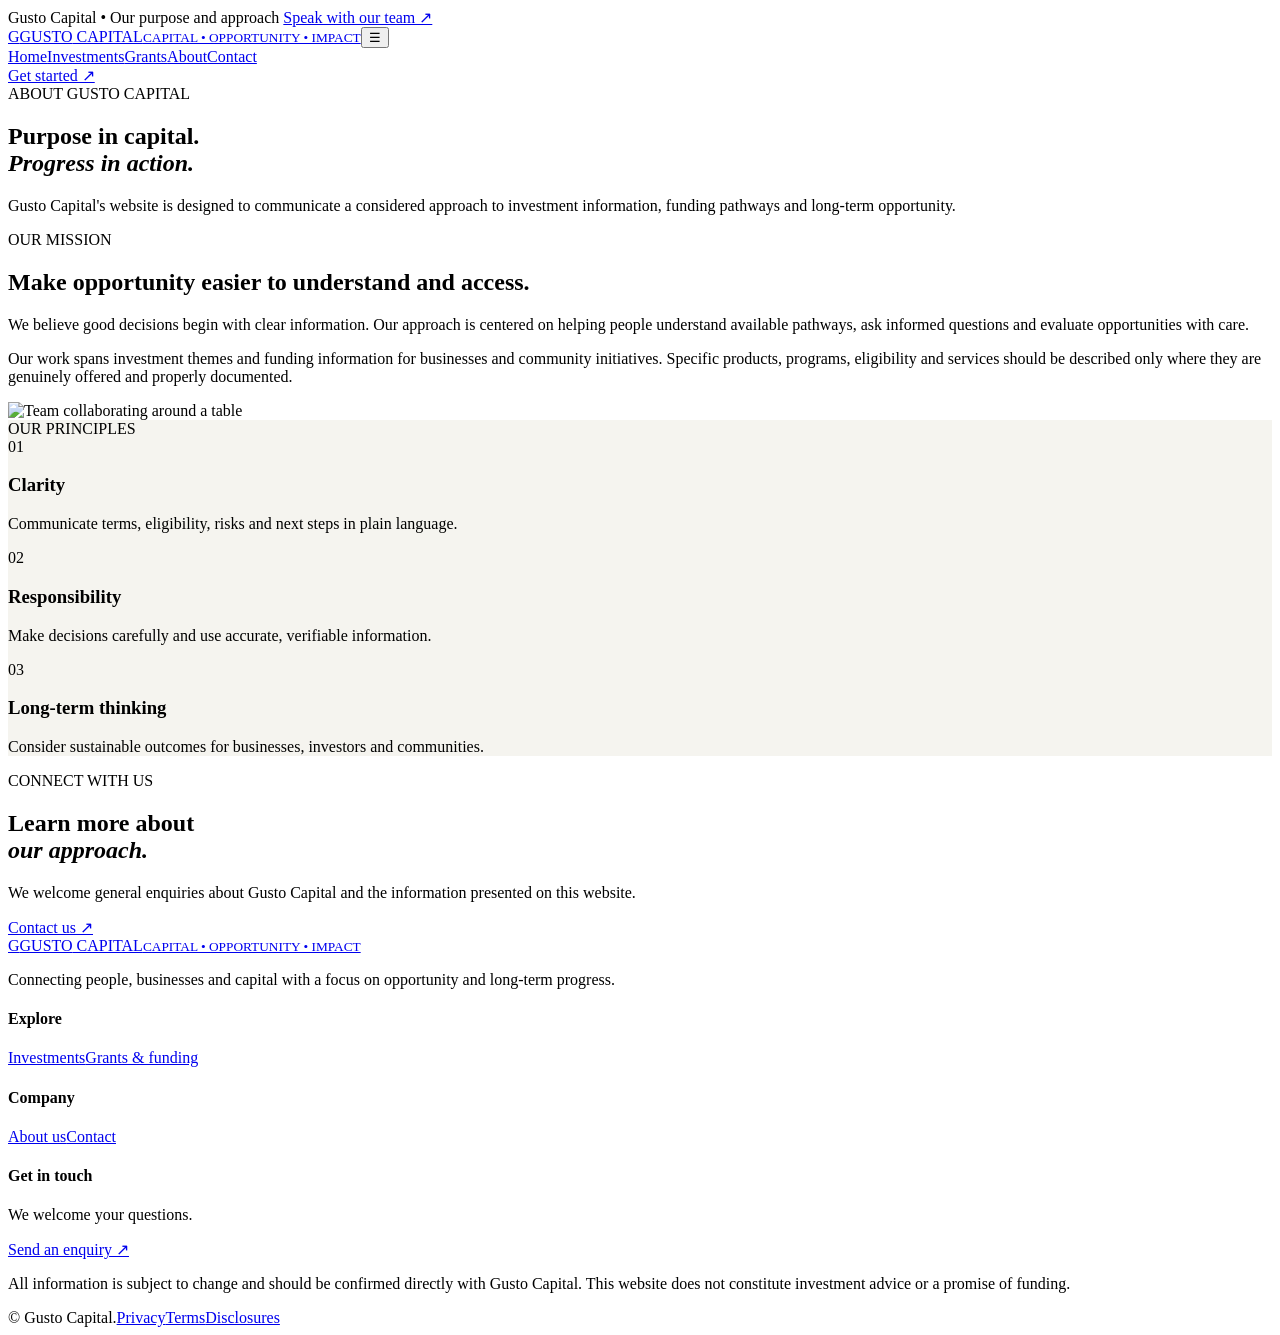
==== about.html @ f12303ed "Add files via upload" ====
<!doctype html><html lang="en"><head><meta charset="utf-8"><meta name="viewport" content="width=device-width, initial-scale=1"><title>About | Gusto Capital</title><link rel="preconnect" href="https://fonts.googleapis.com"><link href="https://fonts.googleapis.com/css2?family=DM+Sans:wght@400;500;600;700&family=Manrope:wght@400;500;600;700;800&display=swap" rel="stylesheet"><link rel="stylesheet" href="assets/styles.css"></head><body><div class="announcement">Gusto Capital <span>•</span> Our purpose and approach <a href="contact.html">Speak with our team ↗</a></div><header class="site-header"><a class="brand" href="index.html"><span class="brand-mark">G</span><span>GUSTO<span class="brand-light"> CAPITAL</span><small>CAPITAL • OPPORTUNITY • IMPACT</small></span></a><button class="menu-toggle" aria-label="Open navigation">☰</button><nav class="main-nav"><a href="index.html">Home</a><a href="investments.html">Investments</a><a href="grants.html">Grants</a><a class="active" href="about.html">About</a><a href="contact.html">Contact</a></nav><div class="header-actions"><a class="btn btn-dark" href="contact.html">Get started ↗</a></div></header><main><section class="page-hero"><div class="wrap"><div class="eyebrow light">ABOUT GUSTO CAPITAL</div><h1>Purpose in capital.<br><em>Progress in action.</em></h1><p>Gusto Capital's website is designed to communicate a considered approach to investment information, funding pathways and long-term opportunity.</p></div></section><section class="content-section wrap"><div class="content-grid"><div><div class="section-kicker">OUR MISSION</div><h2>Make opportunity easier to understand and access.</h2><p>We believe good decisions begin with clear information. Our approach is centered on helping people understand available pathways, ask informed questions and evaluate opportunities with care.</p><p>Our work spans investment themes and funding information for businesses and community initiatives. Specific products, programs, eligibility and services should be described only where they are genuinely offered and properly documented.</p></div><img src="https://images.unsplash.com/photo-1521737711867-e3b97375f902?auto=format&fit=crop&w=1100&q=85" alt="Team collaborating around a table"></div></section><section class="content-section" style="background:#f5f4ef"><div class="wrap"><div class="section-kicker">OUR PRINCIPLES</div><div class="info-cards"><article class="info-card"><span class="tag">01</span><h3>Clarity</h3><p>Communicate terms, eligibility, risks and next steps in plain language.</p></article><article class="info-card"><span class="tag">02</span><h3>Responsibility</h3><p>Make decisions carefully and use accurate, verifiable information.</p></article><article class="info-card"><span class="tag">03</span><h3>Long-term thinking</h3><p>Consider sustainable outcomes for businesses, investors and communities.</p></article></div></div></section><section class="cta-band"><div class="wrap cta-inner"><div><div class="section-kicker light">CONNECT WITH US</div><h2>Learn more about<br><em>our approach.</em></h2></div><div><p>We welcome general enquiries about Gusto Capital and the information presented on this website.</p><a class="btn btn-accent" href="contact.html">Contact us ↗</a></div></div></section></main><footer class="site-footer"><div class="wrap"><div class="footer-main"><div class="footer-brand"><a class="brand brand-footer" href="index.html"><span class="brand-mark">G</span><span>GUSTO<span class="brand-light"> CAPITAL</span><small>CAPITAL • OPPORTUNITY • IMPACT</small></span></a><p>Connecting people, businesses and capital with a focus on opportunity and long-term progress.</p></div><div><h4>Explore</h4><a href="investments.html">Investments</a><a href="grants.html">Grants & funding</a></div><div><h4>Company</h4><a href="about.html">About us</a><a href="contact.html">Contact</a></div><div><h4>Get in touch</h4><p>We welcome your questions.</p><a class="text-link" href="contact.html">Send an enquiry ↗</a></div></div><div class="footer-legal"><p>All information is subject to change and should be confirmed directly with Gusto Capital. This website does not constitute investment advice or a promise of funding.</p><div class="footer-bottom"><span>© <span id="year"></span> Gusto Capital.</span><span><a href="#">Privacy</a><a href="#">Terms</a><a href="#">Disclosures</a></span></div></div></div></footer><script src="assets/script.js"></script></body></html>
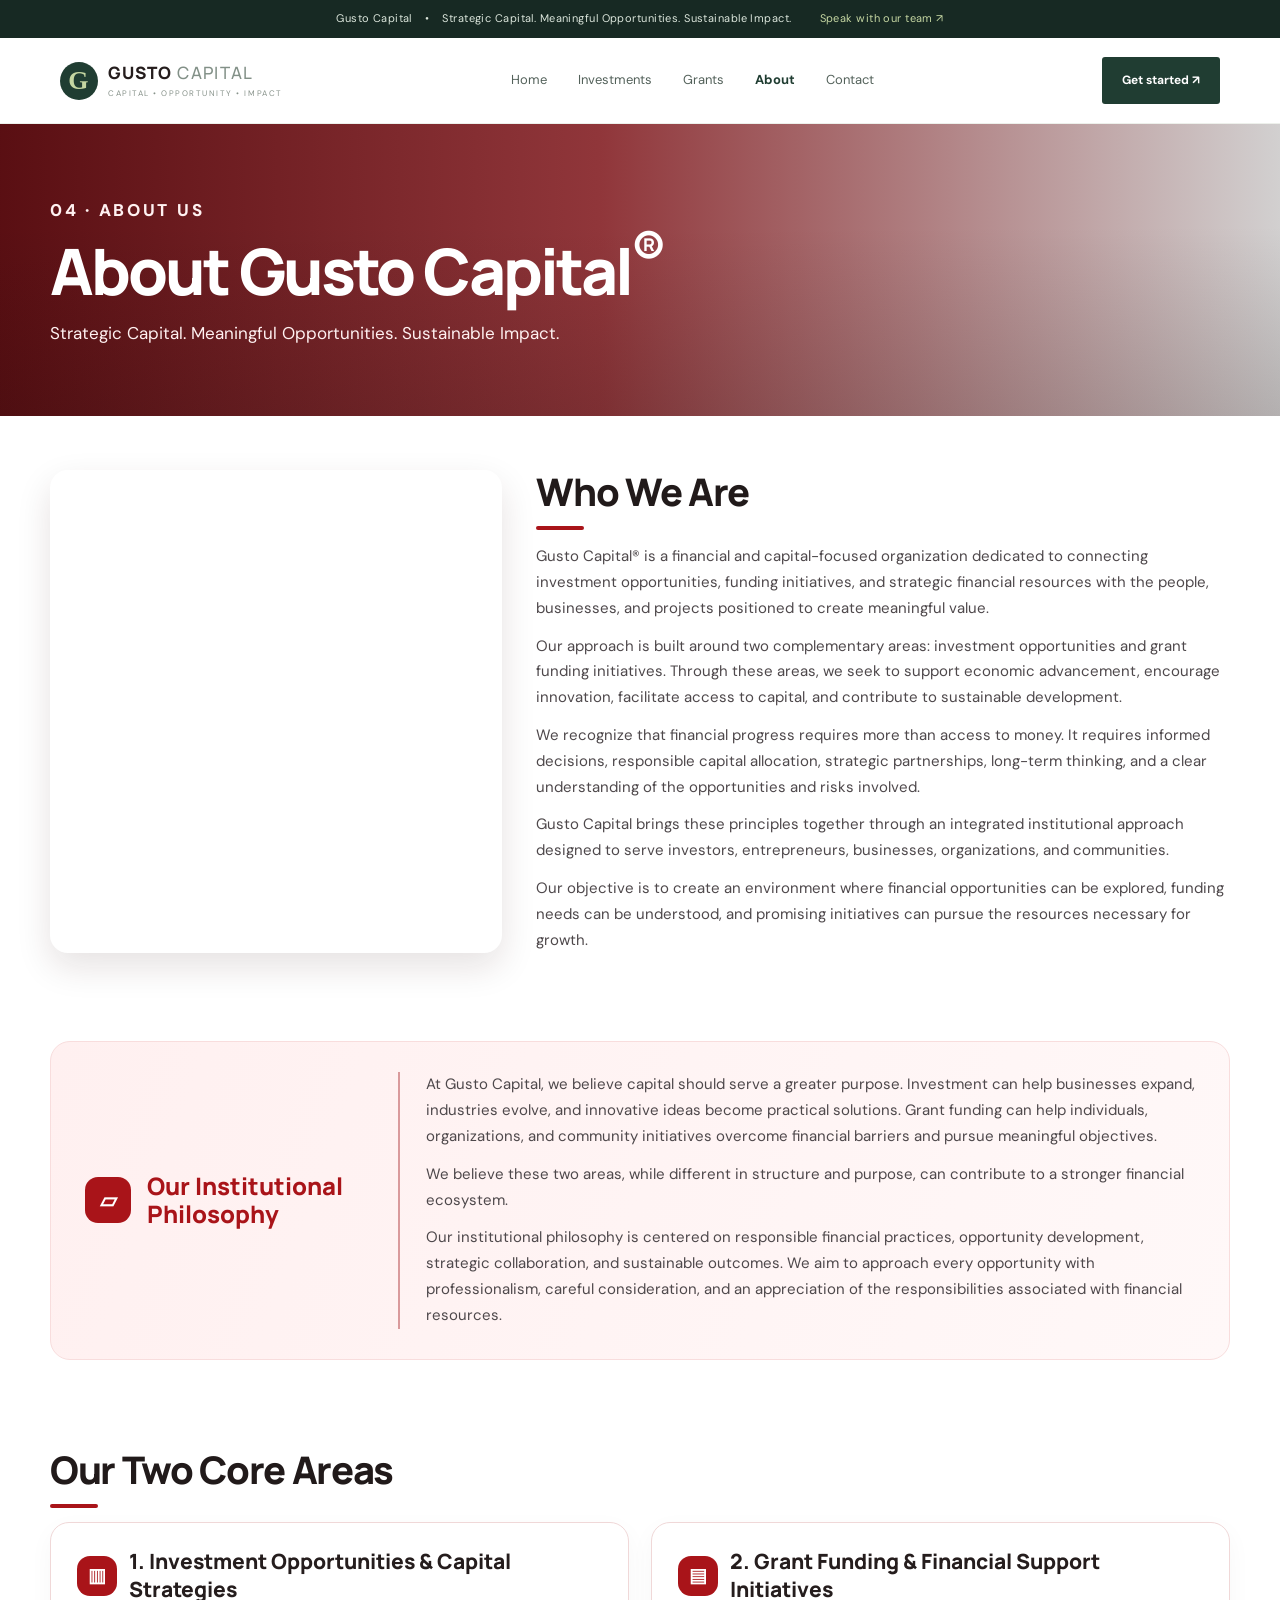
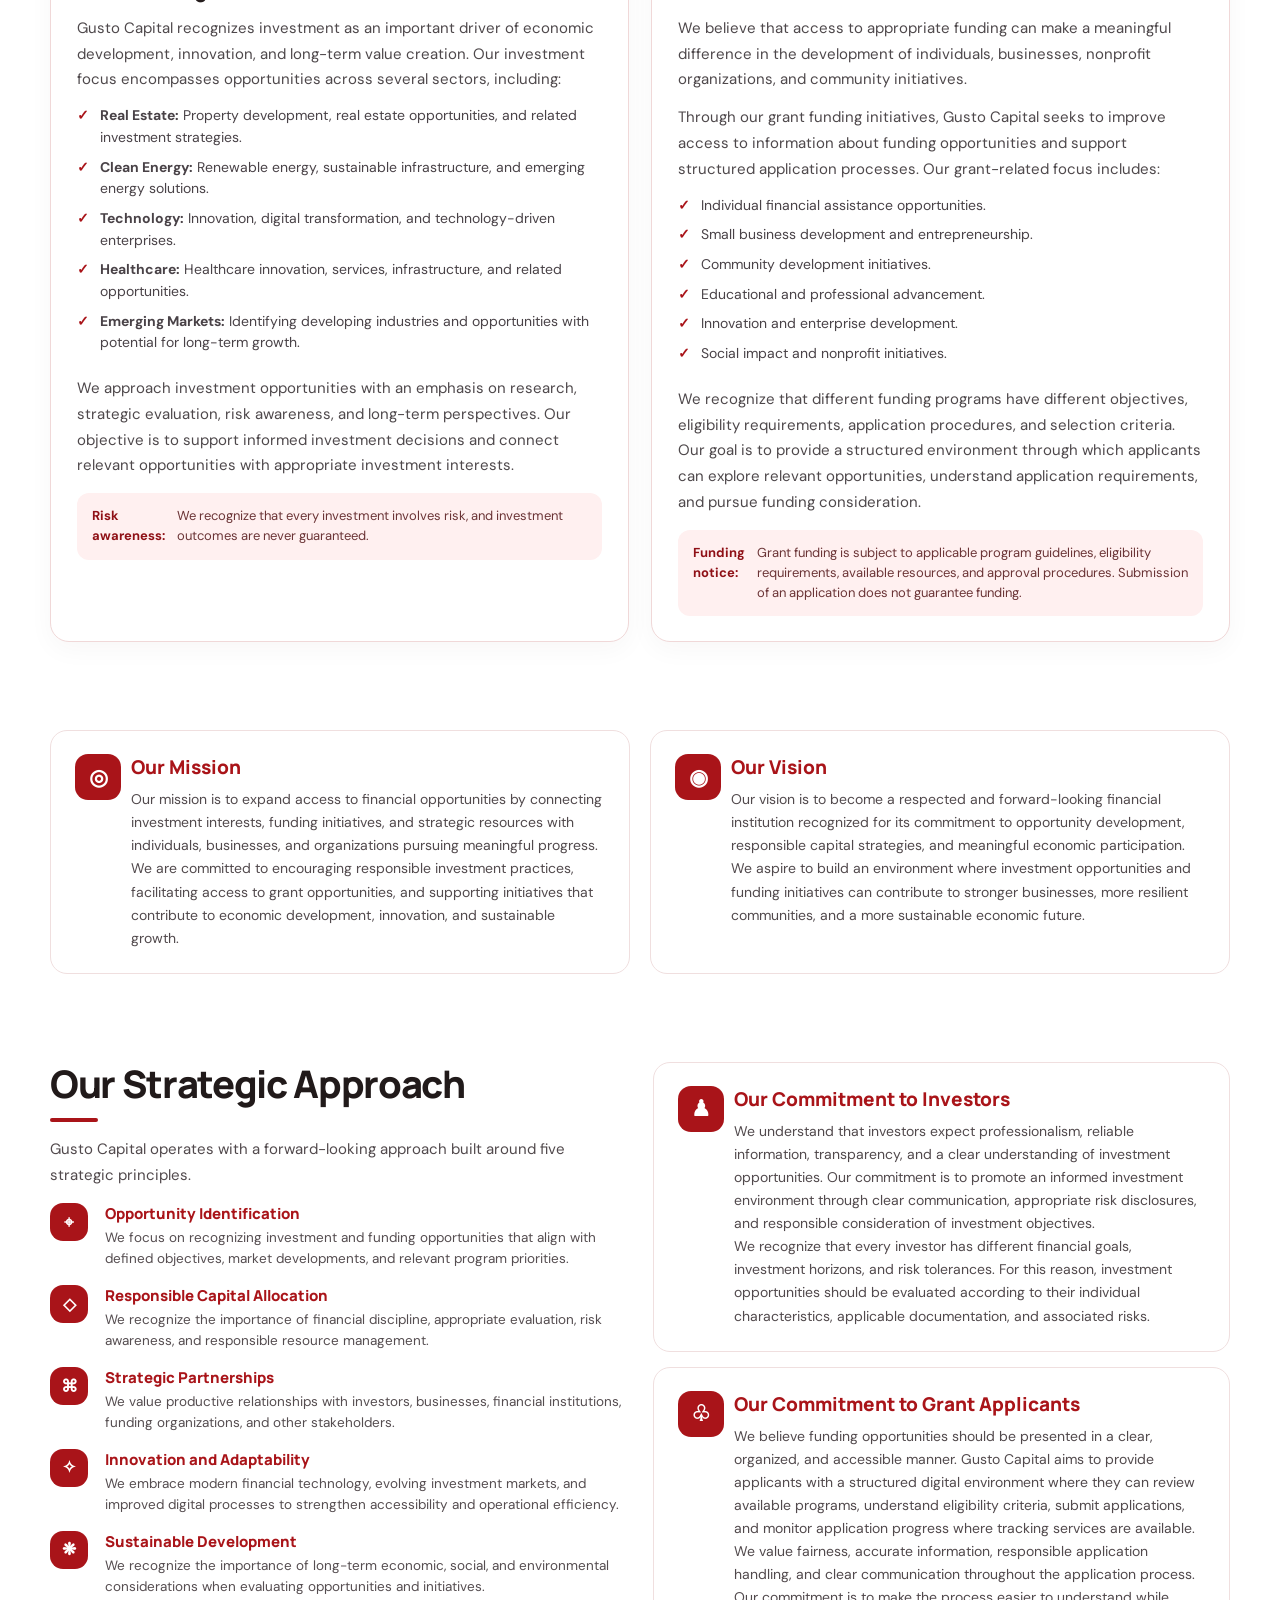
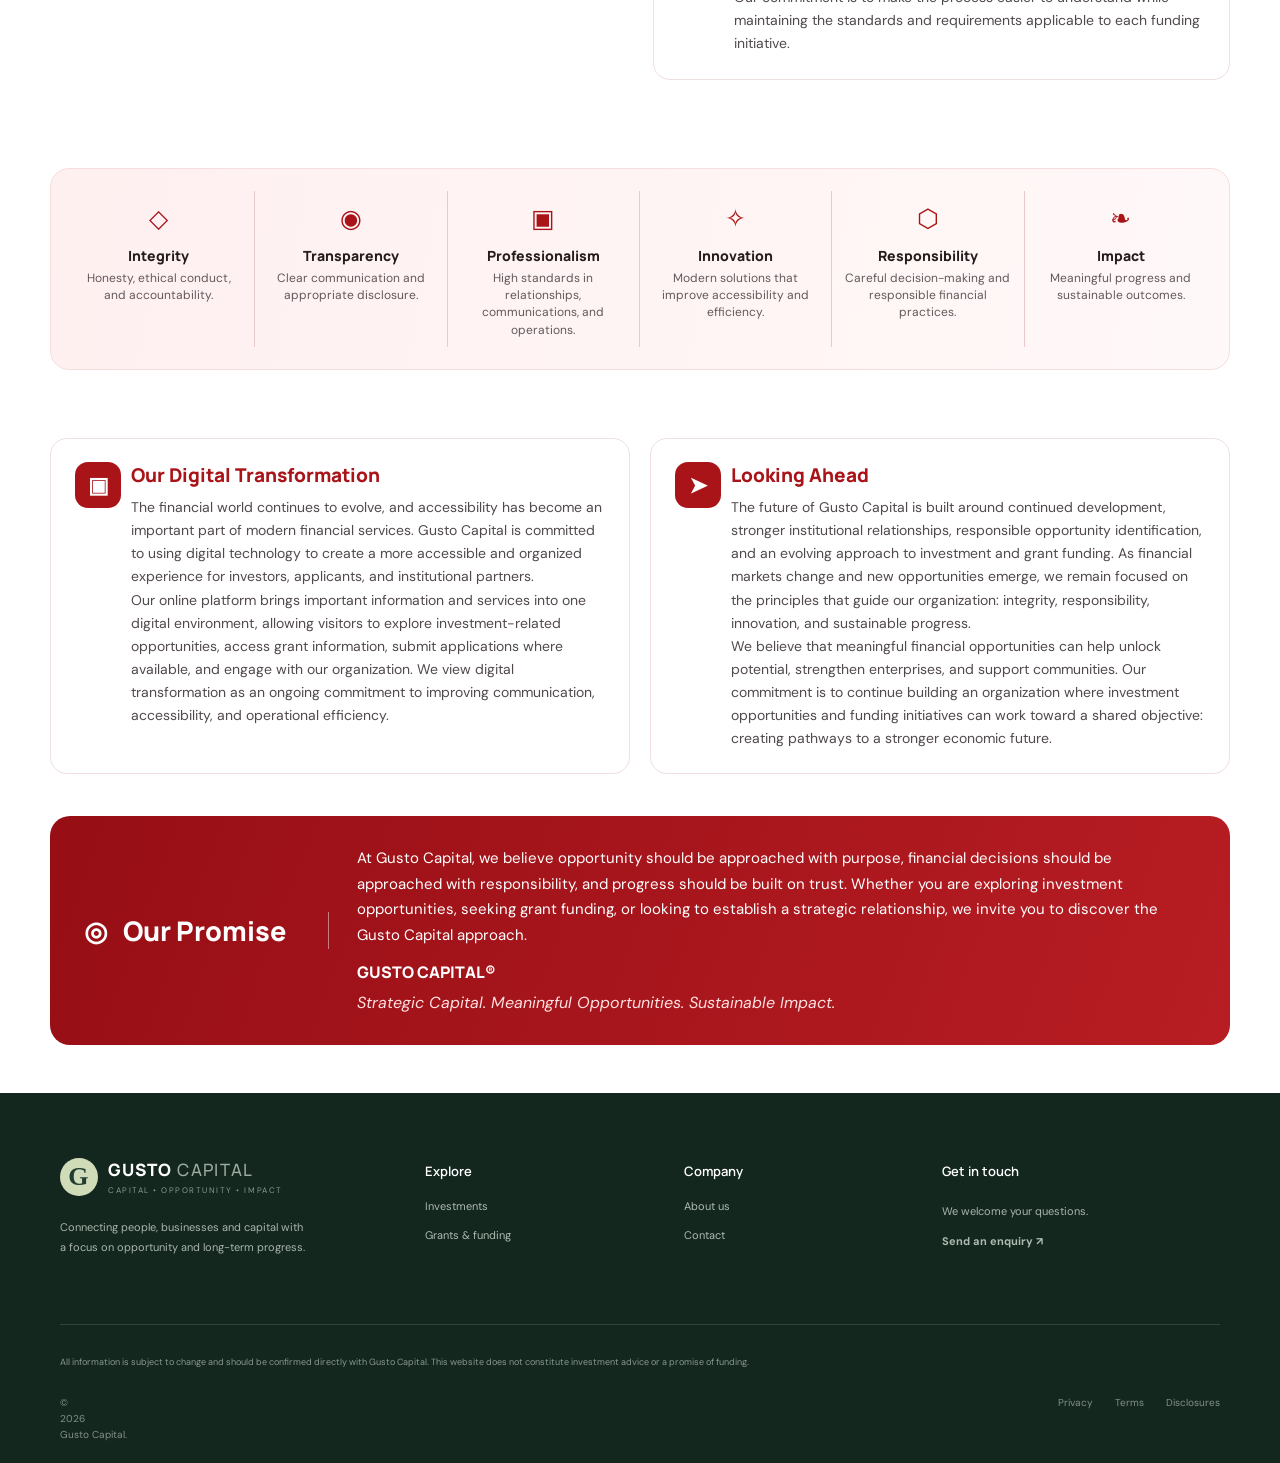
==== commit f842de3b: "Update about.html" ====
--- a/about.html
+++ b/about.html
@@ -1 +1,214 @@
-<!doctype html><html lang="en"><head><meta charset="utf-8"><meta name="viewport" content="width=device-width, initial-scale=1"><title>About | Gusto Capital</title><link rel="preconnect" href="https://fonts.googleapis.com"><link href="https://fonts.googleapis.com/css2?family=DM+Sans:wght@400;500;600;700&family=Manrope:wght@400;500;600;700;800&display=swap" rel="stylesheet"><link rel="stylesheet" href="assets/styles.css"></head><body><div class="announcement">Gusto Capital <span>•</span> Our purpose and approach <a href="contact.html">Speak with our team ↗</a></div><header class="site-header"><a class="brand" href="index.html"><span class="brand-mark">G</span><span>GUSTO<span class="brand-light"> CAPITAL</span><small>CAPITAL • OPPORTUNITY • IMPACT</small></span></a><button class="menu-toggle" aria-label="Open navigation">☰</button><nav class="main-nav"><a href="index.html">Home</a><a href="investments.html">Investments</a><a href="grants.html">Grants</a><a class="active" href="about.html">About</a><a href="contact.html">Contact</a></nav><div class="header-actions"><a class="btn btn-dark" href="contact.html">Get started ↗</a></div></header><main><section class="page-hero"><div class="wrap"><div class="eyebrow light">ABOUT GUSTO CAPITAL</div><h1>Purpose in capital.<br><em>Progress in action.</em></h1><p>Gusto Capital's website is designed to communicate a considered approach to investment information, funding pathways and long-term opportunity.</p></div></section><section class="content-section wrap"><div class="content-grid"><div><div class="section-kicker">OUR MISSION</div><h2>Make opportunity easier to understand and access.</h2><p>We believe good decisions begin with clear information. Our approach is centered on helping people understand available pathways, ask informed questions and evaluate opportunities with care.</p><p>Our work spans investment themes and funding information for businesses and community initiatives. Specific products, programs, eligibility and services should be described only where they are genuinely offered and properly documented.</p></div><img src="https://images.unsplash.com/photo-1521737711867-e3b97375f902?auto=format&fit=crop&w=1100&q=85" alt="Team collaborating around a table"></div></section><section class="content-section" style="background:#f5f4ef"><div class="wrap"><div class="section-kicker">OUR PRINCIPLES</div><div class="info-cards"><article class="info-card"><span class="tag">01</span><h3>Clarity</h3><p>Communicate terms, eligibility, risks and next steps in plain language.</p></article><article class="info-card"><span class="tag">02</span><h3>Responsibility</h3><p>Make decisions carefully and use accurate, verifiable information.</p></article><article class="info-card"><span class="tag">03</span><h3>Long-term thinking</h3><p>Consider sustainable outcomes for businesses, investors and communities.</p></article></div></div></section><section class="cta-band"><div class="wrap cta-inner"><div><div class="section-kicker light">CONNECT WITH US</div><h2>Learn more about<br><em>our approach.</em></h2></div><div><p>We welcome general enquiries about Gusto Capital and the information presented on this website.</p><a class="btn btn-accent" href="contact.html">Contact us ↗</a></div></div></section></main><footer class="site-footer"><div class="wrap"><div class="footer-main"><div class="footer-brand"><a class="brand brand-footer" href="index.html"><span class="brand-mark">G</span><span>GUSTO<span class="brand-light"> CAPITAL</span><small>CAPITAL • OPPORTUNITY • IMPACT</small></span></a><p>Connecting people, businesses and capital with a focus on opportunity and long-term progress.</p></div><div><h4>Explore</h4><a href="investments.html">Investments</a><a href="grants.html">Grants & funding</a></div><div><h4>Company</h4><a href="about.html">About us</a><a href="contact.html">Contact</a></div><div><h4>Get in touch</h4><p>We welcome your questions.</p><a class="text-link" href="contact.html">Send an enquiry ↗</a></div></div><div class="footer-legal"><p>All information is subject to change and should be confirmed directly with Gusto Capital. This website does not constitute investment advice or a promise of funding.</p><div class="footer-bottom"><span>© <span id="year"></span> Gusto Capital.</span><span><a href="#">Privacy</a><a href="#">Terms</a><a href="#">Disclosures</a></span></div></div></div></footer><script src="assets/script.js"></script></body></html>
+<!doctype html>
+<html lang="en">
+<head>
+  <meta charset="utf-8">
+  <meta name="viewport" content="width=device-width, initial-scale=1">
+  <meta name="description" content="Learn about Gusto Capital, our institutional philosophy, investment focus, grant funding initiatives, mission and values.">
+  <title>About Us | Gusto Capital</title>
+  <link rel="preconnect" href="https://fonts.googleapis.com">
+  <link rel="preconnect" href="https://fonts.gstatic.com" crossorigin>
+  <link href="https://fonts.googleapis.com/css2?family=DM+Sans:wght@400;500;600;700&family=Manrope:wght@400;500;600;700;800&display=swap" rel="stylesheet">
+  <link rel="stylesheet" href="assets/styles.css">
+  <style>
+    :root{--about-red:#a91419;--about-dark:#251d1d;--about-muted:#686267;--about-pink:#fff1f1;--about-line:#f0d8d8}
+    *{box-sizing:border-box}
+    body{background:#fff;color:var(--about-dark)}
+    .about-hero{position:relative;isolation:isolate;overflow:hidden;background:linear-gradient(90deg,rgba(83,5,9,.96),rgba(120,10,15,.82) 47%,rgba(30,20,20,.2)),url('https://images.unsplash.com/photo-1486406146926-c627a92ad1ab?auto=format&fit=crop&w=2000&q=85') center 48%/cover;color:#fff;padding:72px 0 68px}
+    .about-hero:after{content:"";position:absolute;z-index:-1;inset:0;background:linear-gradient(0deg,rgba(20,10,10,.16),transparent 65%)}
+    .about-wrap{width:min(1180px,calc(100% - 44px));margin:auto}
+    .about-eyebrow{font-size:12px;font-weight:800;letter-spacing:.16em;text-transform:uppercase;color:#ffd8d8;margin:0 0 14px}
+    .about-hero h1{font:800 clamp(38px,5vw,64px)/1.08 Manrope,sans-serif;letter-spacing:-.045em;margin:0 0 14px}
+    .about-hero p{font-size:17px;line-height:1.65;max-width:690px;color:#fff1f1;margin:0}
+    .about-section{padding:54px 0}
+    .about-section.compact{padding:34px 0}
+    .about-heading{font:800 clamp(27px,3vw,38px)/1.15 Manrope,sans-serif;letter-spacing:-.035em;margin:0 0 14px;color:#211a1a}
+    .about-heading:after{content:"";display:block;width:48px;height:4px;border-radius:5px;background:var(--about-red);margin-top:13px}
+    .about-lead-grid{display:grid;grid-template-columns:.88fr 1.35fr;gap:34px;align-items:center}
+    .about-photo{min-height:310px;height:100%;border-radius:18px;background:url('https://images.unsplash.com/photo-1486406146926-c627a92ad1ab?auto=format&fit=crop&w=1000&q=85') center/cover;box-shadow:0 14px 35px rgba(50,15,15,.12)}
+    .about-copy p,.about-card p,.about-note p{font-size:15px;line-height:1.72;color:#4e484b;margin:0 0 12px}
+    .about-copy p:last-child,.about-card p:last-child,.about-note p:last-child{margin-bottom:0}
+    .about-philosophy{display:grid;grid-template-columns:285px 1fr;gap:28px;align-items:center;padding:30px 34px;background:linear-gradient(110deg,#fff0f0,#fff8f8);border:1px solid #f8dddd;border-radius:20px}
+    .about-philosophy-title{display:flex;gap:16px;align-items:center;color:var(--about-red);font:800 24px/1.2 Manrope}
+    .about-icon{width:46px;height:46px;flex:0 0 46px;display:grid;place-items:center;border-radius:13px;background:var(--about-red);color:#fff;font-size:22px;font-weight:800}
+    .about-philosophy .about-copy{border-left:2px solid #d99a9c;padding-left:26px}
+    .about-two{display:grid;grid-template-columns:1fr 1fr;gap:22px}
+    .about-card{border:1px solid var(--about-line);border-radius:19px;padding:25px 26px;background:#fff;box-shadow:0 8px 26px rgba(70,20,20,.035)}
+    .about-card h3{font:800 21px/1.3 Manrope;margin:0 0 13px;display:flex;gap:12px;align-items:center;color:#251d1d}
+    .about-card h3 .about-icon{width:40px;height:40px;flex-basis:40px;font-size:19px}
+    .about-card ul{padding:0;margin:12px 0 14px;list-style:none}
+    .about-card li{position:relative;padding:0 0 8px 23px;color:#494247;font-size:14px;line-height:1.55}
+    .about-card li:before{content:"✓";position:absolute;left:0;top:0;color:var(--about-red);font-weight:900}
+    .about-callout{display:flex;gap:12px;align-items:flex-start;padding:13px 15px;border-radius:12px;background:#fff0f0;color:#6b3436;font-size:13px;line-height:1.55;margin-top:14px}
+    .about-callout strong{color:#8f1016}
+    .about-grid{display:grid;grid-template-columns:1fr 1fr;gap:20px}
+    .about-small-card{border:1px solid #f0dfdf;border-radius:17px;padding:23px 24px;background:#fff;display:grid;grid-template-columns:42px 1fr;gap:14px}
+    .about-small-card h3{font:800 19px Manrope;color:var(--about-red);margin:0 0 8px}
+    .about-small-card p{font-size:14px;line-height:1.65;color:#51494c;margin:0}
+    .about-strategy{display:grid;grid-template-columns:1fr 1fr;gap:26px;align-items:start}
+    .about-principles{display:grid;gap:15px}
+    .about-principle{display:grid;grid-template-columns:42px 1fr;gap:13px;align-items:start}
+    .about-principle .about-icon{width:38px;height:38px;flex-basis:38px;font-size:17px}
+    .about-principle h4{font:800 15px Manrope;color:var(--about-red);margin:0 0 4px}
+    .about-principle p{font-size:13.5px;line-height:1.55;color:#554d50;margin:0}
+    .about-values{display:grid;grid-template-columns:repeat(6,1fr);gap:0;background:linear-gradient(100deg,#fff0f0,#fff8f8);border:1px solid #f7dddd;border-radius:19px;padding:22px 12px}
+    .about-value{text-align:center;padding:8px 12px;border-right:1px solid #e8caca}
+    .about-value:last-child{border-right:0}
+    .about-value .value-icon{font-size:25px;color:var(--about-red);margin-bottom:7px}
+    .about-value h4{font:800 14px Manrope;margin:0 0 5px}
+    .about-value p{font-size:12px;line-height:1.45;color:#62595d;margin:0}
+    .about-promise{background:linear-gradient(110deg,#970e15,#b71d23);color:#fff;border-radius:20px;padding:30px 34px;display:grid;grid-template-columns:245px 1fr;gap:28px;align-items:center;margin:8px auto 48px}
+    .about-promise h2{font:800 27px Manrope;margin:0;padding-right:20px;border-right:1px solid rgba(255,255,255,.45)}
+    .about-promise p{font-size:15px;line-height:1.7;color:#fff;margin:0 0 12px}
+    .about-promise strong{font:800 16px Manrope}
+    .about-promise em{display:block;margin-top:4px;color:#ffe0e0}
+    .about-disclaimer{font-size:12px;line-height:1.6;color:#766d70;margin-top:14px}
+    @media(max-width:850px){.about-lead-grid,.about-philosophy,.about-strategy,.about-promise{grid-template-columns:1fr}.about-photo{min-height:230px}.about-philosophy .about-copy{border-left:0;border-top:2px solid #d99a9c;padding:20px 0 0}.about-values{grid-template-columns:repeat(3,1fr);row-gap:15px}.about-value:nth-child(3){border-right:0}.about-value:nth-child(4){border-right:1px solid #e8caca}}
+    @media(max-width:620px){.about-wrap{width:min(100% - 30px,1180px)}.about-hero{padding:54px 0 48px}.about-section{padding:38px 0}.about-two,.about-grid{grid-template-columns:1fr}.about-card{padding:21px}.about-philosophy{padding:23px}.about-values{grid-template-columns:repeat(2,1fr)}.about-value:nth-child(2n){border-right:0}.about-value:nth-child(3){border-right:1px solid #e8caca}.about-promise{padding:25px}.about-promise h2{border-right:0;border-bottom:1px solid rgba(255,255,255,.45);padding:0 0 16px}}
+  </style>
+</head>
+<body>
+  <div class="announcement">Gusto Capital <span>•</span> Strategic Capital. Meaningful Opportunities. Sustainable Impact. <a href="contact.html">Speak with our team ↗</a></div>
+  <header class="site-header">
+    <a class="brand" href="index.html"><span class="brand-mark">G</span><span>GUSTO<span class="brand-light"> CAPITAL</span><small>CAPITAL • OPPORTUNITY • IMPACT</small></span></a>
+    <button class="menu-toggle" aria-label="Open navigation">☰</button>
+    <nav class="main-nav"><a href="index.html">Home</a><a href="investments.html">Investments</a><a href="grants.html">Grants</a><a class="active" href="about.html">About</a><a href="contact.html">Contact</a></nav>
+    <div class="header-actions"><a class="btn btn-dark" href="contact.html">Get started ↗</a></div>
+  </header>
+
+  <main>
+    <section class="about-hero">
+      <div class="about-wrap">
+        <p class="about-eyebrow">04 · ABOUT US</p>
+        <h1>About Gusto Capital<sup>®</sup></h1>
+        <p>Strategic Capital. Meaningful Opportunities. Sustainable Impact.</p>
+      </div>
+    </section>
+
+    <section class="about-section">
+      <div class="about-wrap about-lead-grid">
+        <div class="about-photo" role="img" aria-label="Modern commercial buildings representing capital and business"></div>
+        <div class="about-copy">
+          <h2 class="about-heading">Who We Are</h2>
+          <p>Gusto Capital® is a financial and capital-focused organization dedicated to connecting investment opportunities, funding initiatives, and strategic financial resources with the people, businesses, and projects positioned to create meaningful value.</p>
+          <p>Our approach is built around two complementary areas: investment opportunities and grant funding initiatives. Through these areas, we seek to support economic advancement, encourage innovation, facilitate access to capital, and contribute to sustainable development.</p>
+          <p>We recognize that financial progress requires more than access to money. It requires informed decisions, responsible capital allocation, strategic partnerships, long-term thinking, and a clear understanding of the opportunities and risks involved.</p>
+          <p>Gusto Capital brings these principles together through an integrated institutional approach designed to serve investors, entrepreneurs, businesses, organizations, and communities.</p>
+          <p>Our objective is to create an environment where financial opportunities can be explored, funding needs can be understood, and promising initiatives can pursue the resources necessary for growth.</p>
+        </div>
+      </div>
+    </section>
+
+    <section class="about-section compact">
+      <div class="about-wrap about-philosophy">
+        <div class="about-philosophy-title"><span class="about-icon">▱</span><span>Our Institutional<br>Philosophy</span></div>
+        <div class="about-copy">
+          <p>At Gusto Capital, we believe capital should serve a greater purpose. Investment can help businesses expand, industries evolve, and innovative ideas become practical solutions. Grant funding can help individuals, organizations, and community initiatives overcome financial barriers and pursue meaningful objectives.</p>
+          <p>We believe these two areas, while different in structure and purpose, can contribute to a stronger financial ecosystem.</p>
+          <p>Our institutional philosophy is centered on responsible financial practices, opportunity development, strategic collaboration, and sustainable outcomes. We aim to approach every opportunity with professionalism, careful consideration, and an appreciation of the responsibilities associated with financial resources.</p>
+        </div>
+      </div>
+    </section>
+
+    <section class="about-section">
+      <div class="about-wrap">
+        <h2 class="about-heading">Our Two Core Areas</h2>
+        <div class="about-two">
+          <article class="about-card">
+            <h3><span class="about-icon">▥</span>1. Investment Opportunities &amp; Capital Strategies</h3>
+            <p>Gusto Capital recognizes investment as an important driver of economic development, innovation, and long-term value creation. Our investment focus encompasses opportunities across several sectors, including:</p>
+            <ul>
+              <li><strong>Real Estate:</strong> Property development, real estate opportunities, and related investment strategies.</li>
+              <li><strong>Clean Energy:</strong> Renewable energy, sustainable infrastructure, and emerging energy solutions.</li>
+              <li><strong>Technology:</strong> Innovation, digital transformation, and technology-driven enterprises.</li>
+              <li><strong>Healthcare:</strong> Healthcare innovation, services, infrastructure, and related opportunities.</li>
+              <li><strong>Emerging Markets:</strong> Identifying developing industries and opportunities with potential for long-term growth.</li>
+            </ul>
+            <p>We approach investment opportunities with an emphasis on research, strategic evaluation, risk awareness, and long-term perspectives. Our objective is to support informed investment decisions and connect relevant opportunities with appropriate investment interests.</p>
+            <div class="about-callout"><strong>Risk awareness:</strong> We recognize that every investment involves risk, and investment outcomes are never guaranteed.</div>
+          </article>
+          <article class="about-card">
+            <h3><span class="about-icon">▤</span>2. Grant Funding &amp; Financial Support Initiatives</h3>
+            <p>We believe that access to appropriate funding can make a meaningful difference in the development of individuals, businesses, nonprofit organizations, and community initiatives.</p>
+            <p>Through our grant funding initiatives, Gusto Capital seeks to improve access to information about funding opportunities and support structured application processes. Our grant-related focus includes:</p>
+            <ul>
+              <li>Individual financial assistance opportunities.</li>
+              <li>Small business development and entrepreneurship.</li>
+              <li>Community development initiatives.</li>
+              <li>Educational and professional advancement.</li>
+              <li>Innovation and enterprise development.</li>
+              <li>Social impact and nonprofit initiatives.</li>
+            </ul>
+            <p>We recognize that different funding programs have different objectives, eligibility requirements, application procedures, and selection criteria. Our goal is to provide a structured environment through which applicants can explore relevant opportunities, understand application requirements, and pursue funding consideration.</p>
+            <div class="about-callout"><strong>Funding notice:</strong> Grant funding is subject to applicable program guidelines, eligibility requirements, available resources, and approval procedures. Submission of an application does not guarantee funding.</div>
+          </article>
+        </div>
+      </div>
+    </section>
+
+    <section class="about-section compact">
+      <div class="about-wrap about-grid">
+        <article class="about-small-card"><span class="about-icon">◎</span><div><h3>Our Mission</h3><p>Our mission is to expand access to financial opportunities by connecting investment interests, funding initiatives, and strategic resources with individuals, businesses, and organizations pursuing meaningful progress. We are committed to encouraging responsible investment practices, facilitating access to grant opportunities, and supporting initiatives that contribute to economic development, innovation, and sustainable growth.</p></div></article>
+        <article class="about-small-card"><span class="about-icon">◉</span><div><h3>Our Vision</h3><p>Our vision is to become a respected and forward-looking financial institution recognized for its commitment to opportunity development, responsible capital strategies, and meaningful economic participation. We aspire to build an environment where investment opportunities and funding initiatives can contribute to stronger businesses, more resilient communities, and a more sustainable economic future.</p></div></article>
+      </div>
+    </section>
+
+    <section class="about-section">
+      <div class="about-wrap about-strategy">
+        <div>
+          <h2 class="about-heading">Our Strategic Approach</h2>
+          <p class="about-copy" style="font-size:15px;line-height:1.7;color:#51494c">Gusto Capital operates with a forward-looking approach built around five strategic principles.</p>
+          <div class="about-principles">
+            <div class="about-principle"><span class="about-icon">⌖</span><div><h4>Opportunity Identification</h4><p>We focus on recognizing investment and funding opportunities that align with defined objectives, market developments, and relevant program priorities.</p></div></div>
+            <div class="about-principle"><span class="about-icon">◇</span><div><h4>Responsible Capital Allocation</h4><p>We recognize the importance of financial discipline, appropriate evaluation, risk awareness, and responsible resource management.</p></div></div>
+            <div class="about-principle"><span class="about-icon">⌘</span><div><h4>Strategic Partnerships</h4><p>We value productive relationships with investors, businesses, financial institutions, funding organizations, and other stakeholders.</p></div></div>
+            <div class="about-principle"><span class="about-icon">✧</span><div><h4>Innovation and Adaptability</h4><p>We embrace modern financial technology, evolving investment markets, and improved digital processes to strengthen accessibility and operational efficiency.</p></div></div>
+            <div class="about-principle"><span class="about-icon">❋</span><div><h4>Sustainable Development</h4><p>We recognize the importance of long-term economic, social, and environmental considerations when evaluating opportunities and initiatives.</p></div></div>
+          </div>
+        </div>
+        <div class="about-principles">
+          <article class="about-small-card"><span class="about-icon">♟</span><div><h3>Our Commitment to Investors</h3><p>We understand that investors expect professionalism, reliable information, transparency, and a clear understanding of investment opportunities. Our commitment is to promote an informed investment environment through clear communication, appropriate risk disclosures, and responsible consideration of investment objectives.</p><p>We recognize that every investor has different financial goals, investment horizons, and risk tolerances. For this reason, investment opportunities should be evaluated according to their individual characteristics, applicable documentation, and associated risks.</p></div></article>
+          <article class="about-small-card"><span class="about-icon">♧</span><div><h3>Our Commitment to Grant Applicants</h3><p>We believe funding opportunities should be presented in a clear, organized, and accessible manner. Gusto Capital aims to provide applicants with a structured digital environment where they can review available programs, understand eligibility criteria, submit applications, and monitor application progress where tracking services are available.</p><p>We value fairness, accurate information, responsible application handling, and clear communication throughout the application process. Our commitment is to make the process easier to understand while maintaining the standards and requirements applicable to each funding initiative.</p></div></article>
+        </div>
+      </div>
+    </section>
+
+    <section class="about-section compact">
+      <div class="about-wrap">
+        <div class="about-values">
+          <div class="about-value"><div class="value-icon">◇</div><h4>Integrity</h4><p>Honesty, ethical conduct, and accountability.</p></div>
+          <div class="about-value"><div class="value-icon">◉</div><h4>Transparency</h4><p>Clear communication and appropriate disclosure.</p></div>
+          <div class="about-value"><div class="value-icon">▣</div><h4>Professionalism</h4><p>High standards in relationships, communications, and operations.</p></div>
+          <div class="about-value"><div class="value-icon">✧</div><h4>Innovation</h4><p>Modern solutions that improve accessibility and efficiency.</p></div>
+          <div class="about-value"><div class="value-icon">⬡</div><h4>Responsibility</h4><p>Careful decision-making and responsible financial practices.</p></div>
+          <div class="about-value"><div class="value-icon">❧</div><h4>Impact</h4><p>Meaningful progress and sustainable outcomes.</p></div>
+        </div>
+      </div>
+    </section>
+
+    <section class="about-section compact">
+      <div class="about-wrap about-grid">
+        <article class="about-small-card"><span class="about-icon">▣</span><div><h3>Our Digital Transformation</h3><p>The financial world continues to evolve, and accessibility has become an important part of modern financial services. Gusto Capital is committed to using digital technology to create a more accessible and organized experience for investors, applicants, and institutional partners.</p><p>Our online platform brings important information and services into one digital environment, allowing visitors to explore investment-related opportunities, access grant information, submit applications where available, and engage with our organization. We view digital transformation as an ongoing commitment to improving communication, accessibility, and operational efficiency.</p></div></article>
+        <article class="about-small-card"><span class="about-icon">➤</span><div><h3>Looking Ahead</h3><p>The future of Gusto Capital is built around continued development, stronger institutional relationships, responsible opportunity identification, and an evolving approach to investment and grant funding. As financial markets change and new opportunities emerge, we remain focused on the principles that guide our organization: integrity, responsibility, innovation, and sustainable progress.</p><p>We believe that meaningful financial opportunities can help unlock potential, strengthen enterprises, and support communities. Our commitment is to continue building an organization where investment opportunities and funding initiatives can work toward a shared objective: creating pathways to a stronger economic future.</p></div></article>
+      </div>
+    </section>
+
+    <section class="about-wrap about-promise">
+      <h2>◎ &nbsp; Our Promise</h2>
+      <div><p>At Gusto Capital, we believe opportunity should be approached with purpose, financial decisions should be approached with responsibility, and progress should be built on trust. Whether you are exploring investment opportunities, seeking grant funding, or looking to establish a strategic relationship, we invite you to discover the Gusto Capital approach.</p><strong>GUSTO CAPITAL®</strong><em>Strategic Capital. Meaningful Opportunities. Sustainable Impact.</em></div>
+    </section>
+  </main>
+
+  <footer class="site-footer">
+    <div class="wrap">
+      <div class="footer-main">
+        <div class="footer-brand"><a class="brand brand-footer" href="index.html"><span class="brand-mark">G</span><span>GUSTO<span class="brand-light"> CAPITAL</span><small>CAPITAL • OPPORTUNITY • IMPACT</small></span></a><p>Connecting people, businesses and capital with a focus on opportunity and long-term progress.</p></div>
+        <div><h4>Explore</h4><a href="investments.html">Investments</a><a href="grants.html">Grants &amp; funding</a></div>
+        <div><h4>Company</h4><a href="about.html">About us</a><a href="contact.html">Contact</a></div>
+        <div><h4>Get in touch</h4><p>We welcome your questions.</p><a class="text-link" href="contact.html">Send an enquiry ↗</a></div>
+      </div>
+      <div class="footer-legal"><p>All information is subject to change and should be confirmed directly with Gusto Capital. This website does not constitute investment advice or a promise of funding.</p><div class="footer-bottom"><span>© <span id="year"></span> Gusto Capital.</span><span><a href="#">Privacy</a><a href="#">Terms</a><a href="#">Disclosures</a></span></div></div>
+    </div>
+  </footer>
+  <script src="assets/script.js"></script>
+</body>
+</html>
--- a/assets/styles.css
+++ b/assets/styles.css
@@ -0,0 +1,5 @@
+:root{--ink:#172923;--muted:#68746e;--cream:#f5f4ef;--paper:#fff;--green:#203d32;--green2:#315b49;--lime:#c5d6a2;--orange:#d77a4e;--line:#e2e5df;--serif:Georgia,'Times New Roman',serif}*{box-sizing:border-box}html{scroll-behavior:smooth}body{margin:0;color:var(--ink);font-family:'DM Sans',sans-serif;background:#fff;line-height:1.6}a{color:inherit;text-decoration:none}button,input,select{font:inherit}.wrap{width:min(1160px,calc(100% - 48px));margin:auto}.announcement{height:38px;background:#172923;color:#dce6dc;display:flex;align-items:center;justify-content:center;gap:13px;font-size:11px;letter-spacing:.04em}.announcement a{color:var(--lime);margin-left:15px}.site-header{height:86px;padding:0 max(24px,calc((100% - 1160px)/2));display:flex;align-items:center;justify-content:space-between;background:#fff;position:sticky;top:0;z-index:20;border-bottom:1px solid #edf0eb}.brand{display:flex;align-items:center;gap:10px;font-family:Manrope,sans-serif;font-weight:800;letter-spacing:.08em;font-size:17px;line-height:1.15}.brand-mark{width:38px;height:38px;display:grid;place-items:center;background:var(--green);color:var(--lime);font-family:var(--serif);font-size:26px;border-radius:50%}.brand-light{font-weight:500;color:#829087}.brand small{display:block;font:8px 'DM Sans',sans-serif;letter-spacing:.19em;color:#87928a;margin-top:5px}.main-nav{display:flex;gap:31px;font-size:13px;color:#53615a}.main-nav a:hover,.main-nav a.active{color:var(--green);font-weight:700}.header-actions{display:flex;gap:10px}.btn{display:inline-flex;align-items:center;justify-content:center;gap:18px;padding:13px 19px;border-radius:3px;font-size:12px;font-weight:700;transition:.2s;border:1px solid transparent;cursor:pointer}.btn-dark{background:var(--green);color:white}.btn-dark:hover{background:#315b49}.btn-quiet{background:transparent;color:var(--ink)}.btn-accent{background:var(--lime);color:#20372c}.btn-accent:hover{background:#d4e2b8}.btn-outline{border-color:#ffffff8a;color:#fff;background:#ffffff0d}.menu-toggle{display:none;background:none;border:0;font-size:25px;color:var(--green)}.hero{min-height:620px;background:#203d32;position:relative;overflow:hidden;color:#fff;display:flex;align-items:center}.hero-image{position:absolute;inset:0;background:linear-gradient(90deg,rgba(17,39,30,.96) 0%,rgba(23,48,38,.87) 43%,rgba(23,48,38,.22) 100%),url('https://images.unsplash.com/photo-1486406146926-c627a92ad1ab?auto=format&fit=crop&w=2000&q=90') center/cover}.hero-content{position:relative;z-index:1;padding-top:38px;padding-bottom:55px}.eyebrow,.section-kicker{font-size:10px;letter-spacing:.19em;font-weight:700;color:#78917f}.eyebrow{display:flex;align-items:center;gap:10px}.eyebrow span{height:1px;width:28px;background:var(--lime)}.light{color:#c1d0bb}.hero h1{font:500 clamp(48px,6vw,78px)/1.05 Manrope,sans-serif;letter-spacing:-.055em;margin:25px 0}.hero h1 em,.section-heading h2 em,.calculator-section h2 em,.cta-band h2 em{font-family:var(--serif);font-weight:400;color:var(--lime)}.hero-content>p{max-width:530px;color:#d3ddd5;font-size:15px;line-height:1.8}.hero-buttons{display:flex;gap:12px;margin-top:30px}.hero-note{display:flex;align-items:center;gap:12px;margin-top:55px;color:#dce5dc;font-size:12px}.hero-note small{color:#aab9ae}.note-icon{width:34px;height:34px;border:1px solid #8ea18e;border-radius:50%;display:grid;place-items:center;color:var(--lime);font-size:19px}.hero-caption{position:absolute;right:max(24px,calc((100% - 1160px)/2));bottom:25px;color:#dce5dc;font-size:9px;letter-spacing:.16em}.hero-caption span{margin-left:40px;color:var(--lime)}.trust-strip{display:grid;grid-template-columns:repeat(4,1fr);padding:25px max(24px,calc((100% - 1160px)/2));background:#f2f3ed;border-bottom:1px solid var(--line)}.trust-strip div{display:flex;gap:14px;align-items:center;border-right:1px solid #d9ded5;padding:0 20px}.trust-strip div:first-child{padding-left:0}.trust-strip div:last-child{border:0}.trust-strip b{font:18px var(--serif);color:#82957e}.trust-strip span{font-size:11px;color:#4e5b53}.metrics{padding-top:88px;padding-bottom:82px}.metrics-grid{display:grid;grid-template-columns:repeat(4,1fr);gap:28px;margin-top:30px}.metrics-grid strong{font:700 27px Manrope;letter-spacing:-.04em}.metrics-grid strong span{color:#a5b78a}.metrics-grid p{font-size:12px;color:var(--muted);max-width:180px}.fine-print{font-size:10px;color:#8b958e}.offer-section{background:var(--cream);padding:90px 0}.section-heading{display:flex;justify-content:space-between;align-items:end;gap:40px;margin:15px 0 38px}.section-heading h2,.calculator-section h2,.cta-band h2{font:600 clamp(36px,4vw,52px)/1.12 Manrope;letter-spacing:-.05em;margin:13px 0 0}.section-heading h2 em{color:#789079}.section-heading>p{max-width:400px;color:var(--muted);font-size:13px;margin:0 0 5px}.offer-grid{display:grid;grid-template-columns:1fr 1fr;gap:22px}.offer-card{background:white;display:grid;grid-template-columns:1fr 1fr;min-height:300px}.offer-photo{min-height:300px;background-size:cover;background-position:center}.photo-invest{background-image:url('https://images.unsplash.com/photo-1486406146926-c627a92ad1ab?auto=format&fit=crop&w=900&q=85')}.photo-grant{background-image:url('https://images.unsplash.com/photo-1556761175-b413da4baf72?auto=format&fit=crop&w=900&q=85')}.offer-body{padding:30px 25px;align-self:center}.tag{font-size:9px;letter-spacing:.16em;color:#83917e;font-weight:700}.offer-body h3{font:600 23px/1.2 Manrope;margin:13px 0}.offer-body p{font-size:12px;color:var(--muted);line-height:1.8}.text-link{font-size:11px;font-weight:700;color:var(--green);display:inline-flex;gap:18px;margin-top:12px}.featured{padding-top:90px;padding-bottom:95px}.feature-grid{display:grid;grid-template-columns:repeat(3,1fr);gap:20px}.feature-card{position:relative;min-height:390px;color:white;overflow:hidden;background:var(--green)}.feature-card:after{content:'';position:absolute;inset:0;background:linear-gradient(0deg,rgba(14,31,24,.92),transparent 75%)}.feature-card img{width:100%;height:390px;object-fit:cover;transition:transform .5s}.feature-card:hover img{transform:scale(1.04)}.feature-card>div{position:absolute;z-index:1;bottom:25px;left:25px;right:25px}.feature-card span{font-size:9px;letter-spacing:.15em;color:var(--lime)}.feature-card h3{font:600 25px Manrope;margin:7px 0}.feature-card p{font-size:12px;color:#d2ddd4;margin:0}.calculator-section{background:var(--green);color:#fff;padding:95px 0}.calc-layout{display:grid;grid-template-columns:.9fr 1.1fr;gap:90px;align-items:center}.calculator-section h2{margin:18px 0 22px}.calculator-section>div>div:first-child>p{font-size:13px;color:#c6d2c9;max-width:390px;line-height:1.9}.calc-disclaimer{border-left:2px solid var(--lime);padding:12px 16px;color:#c5d3c8;font-size:11px;margin-top:35px;max-width:360px}.calc-panel{background:#fff;color:var(--ink);padding:30px 34px}.calc-top{display:flex;justify-content:space-between;font-size:9px;letter-spacing:.14em;font-weight:700;color:#87928a;margin-bottom:28px}.calc-dot{color:#92ad75}.calc-panel label{display:block;font-size:11px;font-weight:700;margin-bottom:8px}.money-input{display:flex;align-items:center;border-bottom:1px solid var(--line);padding:5px 0}.money-input span{font:24px Manrope;color:#82917f}.money-input input{border:0;outline:0;font:600 28px Manrope;width:100%;color:var(--ink)}.range{width:100%;accent-color:#6f8b65;margin-top:20px}.range-labels{display:flex;justify-content:space-between;color:#98a199;font-size:9px}.calc-fields{display:grid;grid-template-columns:1fr 1fr;gap:15px;margin:24px 0}.calc-fields select{width:100%;padding:11px;border:1px solid var(--line);background:#fafbf8;color:var(--ink);font-size:12px}.calc-result{background:#f2f4ed;padding:20px}.calc-result>span{font-size:9px;letter-spacing:.14em;color:#748477;font-weight:700}.calc-result>strong{display:block;font:700 36px Manrope;margin:5px 0 14px}.calc-result>div{display:flex;justify-content:space-between;border-top:1px solid #dfe4da;padding-top:12px;font-size:10px;color:#78837b}.calc-result b{display:block;color:var(--ink);font-size:13px}.calc-panel .fine-print{margin-bottom:0}.process{padding-top:90px;padding-bottom:100px}.process .section-heading{margin-bottom:42px}.steps{display:grid;grid-template-columns:repeat(4,1fr);border-top:1px solid var(--line)}.steps article{padding:25px 25px 0 0;border-right:1px solid var(--line);margin-right:25px}.steps article:last-child{border:0;margin:0}.steps article>b{font:22px var(--serif);color:#91a184}.steps h3{font:600 18px Manrope;margin:18px 0 8px}.steps p{font-size:12px;color:var(--muted);max-width:210px}.cta-band{background:#253e33;color:#fff;padding:68px 0}.cta-inner{display:flex;align-items:center;justify-content:space-between;gap:50px}.cta-band h2{margin-top:13px}.cta-band h2 em{color:var(--lime)}.cta-inner>div:last-child{max-width:380px}.cta-inner p{font-size:13px;color:#c6d2c9;margin-top:0;margin-bottom:22px}.site-footer{background:#14271f;color:#dce4dc;padding:65px 0 20px}.footer-main{display:grid;grid-template-columns:1.5fr 1fr 1fr 1.3fr;gap:45px;padding-bottom:55px}.brand-footer{color:#fff}.brand-footer .brand-mark{background:#d0dcb8;color:#203d32}.brand-footer .brand-light{color:#9caaa0}.brand-footer small{color:#8a9a8f}.footer-brand p,.footer-main>div>p{font-size:11px;color:#a9b6ac;max-width:250px;line-height:1.8;margin-top:22px}.footer-main h4{font:600 13px Manrope;color:#fff;margin:4px 0 18px}.footer-main>div>a:not(.brand){display:block;font-size:11px;color:#aebbb1;margin:11px 0}.footer-main>div>a:hover{color:var(--lime)}.footer-legal{border-top:1px solid #ffffff20;padding-top:20px}.footer-legal>p{font-size:9px;line-height:1.8;color:#89988e;max-width:950px}.footer-bottom{display:flex;justify-content:space-between;color:#819087;font-size:10px;margin-top:25px}.footer-bottom span:last-child{display:flex;gap:22px}.modal{position:fixed;inset:0;background:#081710bd;z-index:40;display:none;align-items:center;justify-content:center;padding:20px}.modal.open{display:flex}.modal-card{background:#fff;max-width:480px;width:100%;padding:40px;position:relative}.modal-close{position:absolute;right:18px;top:12px;border:0;background:none;font-size:28px;cursor:pointer}.modal-card h2{font:600 32px Manrope;margin:12px 0}.modal-card h2 em{font-family:var(--serif);font-weight:400}.modal-card>p{font-size:12px;color:var(--muted)}.portal-options{display:grid;gap:10px;margin-top:25px}.portal-options a{padding:16px;background:#f3f5ef;display:grid;gap:5px}.portal-options b{font:600 14px Manrope}.portal-options span{font-size:11px;color:var(--muted)}
+/* Inner pages */
+.page-hero{background:var(--green);color:#fff;padding:85px 0 90px}.page-hero h1{font:600 clamp(42px,5vw,64px)/1.1 Manrope;letter-spacing:-.05em;max-width:800px;margin:18px 0}.page-hero h1 em{font:400 1em var(--serif);color:var(--lime)}.page-hero p{max-width:620px;color:#cbd7ce;font-size:14px;line-height:1.8}.content-section{padding:75px 0}.content-grid{display:grid;grid-template-columns:1fr 1fr;gap:50px;align-items:center}.content-grid img{width:100%;height:380px;object-fit:cover}.content-grid h2{font:600 35px Manrope;line-height:1.15;letter-spacing:-.04em}.content-grid p{font-size:13px;color:var(--muted);line-height:1.9}.info-cards{display:grid;grid-template-columns:repeat(3,1fr);gap:18px;margin-top:35px}.info-card{border:1px solid var(--line);padding:25px}.info-card h3{font:600 18px Manrope}.info-card p{font-size:12px;color:var(--muted)}.contact-form{background:#f4f5f0;padding:30px;display:grid;gap:14px}.contact-form label{font-size:11px;font-weight:700}.contact-form input,.contact-form textarea,.contact-form select{display:block;width:100%;padding:12px;border:1px solid #dfe4dc;background:white;margin-top:6px}.contact-form textarea{min-height:120px;resize:vertical}.form-note{font-size:10px;color:#7c897f}
+@media(max-width:900px){.main-nav{gap:16px}.header-actions .btn-quiet{display:none}.calc-layout{gap:40px}.offer-card{grid-template-columns:1fr}.offer-photo{min-height:190px}.offer-body{padding:24px}.footer-main{grid-template-columns:1fr 1fr}.trust-strip{grid-template-columns:1fr 1fr;row-gap:18px}.trust-strip div:nth-child(2){border:0}.trust-strip div:nth-child(3){padding-left:0}.metrics-grid{grid-template-columns:1fr 1fr}}
+@media(max-width:650px){.wrap{width:min(100% - 36px,1160px)}.announcement{font-size:9px;padding:0 8px}.announcement a{display:none}.site-header{height:72px;padding:0 18px}.menu-toggle{display:block;order:3}.main-nav{display:none;position:absolute;top:71px;left:0;right:0;background:white;padding:20px;box-shadow:0 12px 20px #00000012;flex-direction:column;gap:17px}.main-nav.open{display:flex}.header-actions{margin-left:auto;margin-right:15px}.header-actions .btn{padding:10px 12px;font-size:10px}.brand{font-size:14px}.brand-mark{width:33px;height:33px}.hero{min-height:650px}.hero-image{background-position:60% center;background-image:linear-gradient(90deg,rgba(17,39,30,.95),rgba(17,39,30,.65)),url('https://images.unsplash.com/photo-1486406146926-c627a92ad1ab?auto=format&fit=crop&w=1200&q=85')}.hero h1{font-size:49px}.hero-content>p{font-size:13px}.hero-buttons{flex-wrap:wrap}.hero-note{margin-top:40px}.trust-strip{padding:20px 18px}.trust-strip div{padding:0 10px;gap:8px}.trust-strip span{font-size:9px}.metrics,.featured,.process{padding-top:65px;padding-bottom:65px}.metrics-grid{gap:20px}.metrics-grid strong{font-size:22px}.section-heading{display:block}.section-heading>p{margin-top:18px}.offer-section{padding:65px 0}.offer-grid,.feature-grid{grid-template-columns:1fr}.offer-card{grid-template-columns:42% 1fr;min-height:250px}.offer-photo{min-height:250px}.offer-body{padding:18px}.offer-body h3{font-size:19px}.offer-body p{font-size:11px}.feature-card,.feature-card img{min-height:330px;height:330px}.calculator-section{padding:65px 0}.calc-layout{grid-template-columns:1fr;gap:35px}.calc-panel{padding:23px 20px}.steps{grid-template-columns:1fr 1fr;row-gap:25px}.steps article:nth-child(2){border:0}.steps article{margin-right:15px;padding-right:12px}.cta-inner{display:block}.cta-inner>div:last-child{margin-top:25px}.footer-main{grid-template-columns:1fr 1fr;gap:30px 20px}.footer-bottom{display:grid;gap:15px}.content-grid{grid-template-columns:1fr;gap:25px}.content-grid img{height:260px}.info-cards{grid-template-columns:1fr}.page-hero{padding:65px 0}.contact-form{padding:20px}}
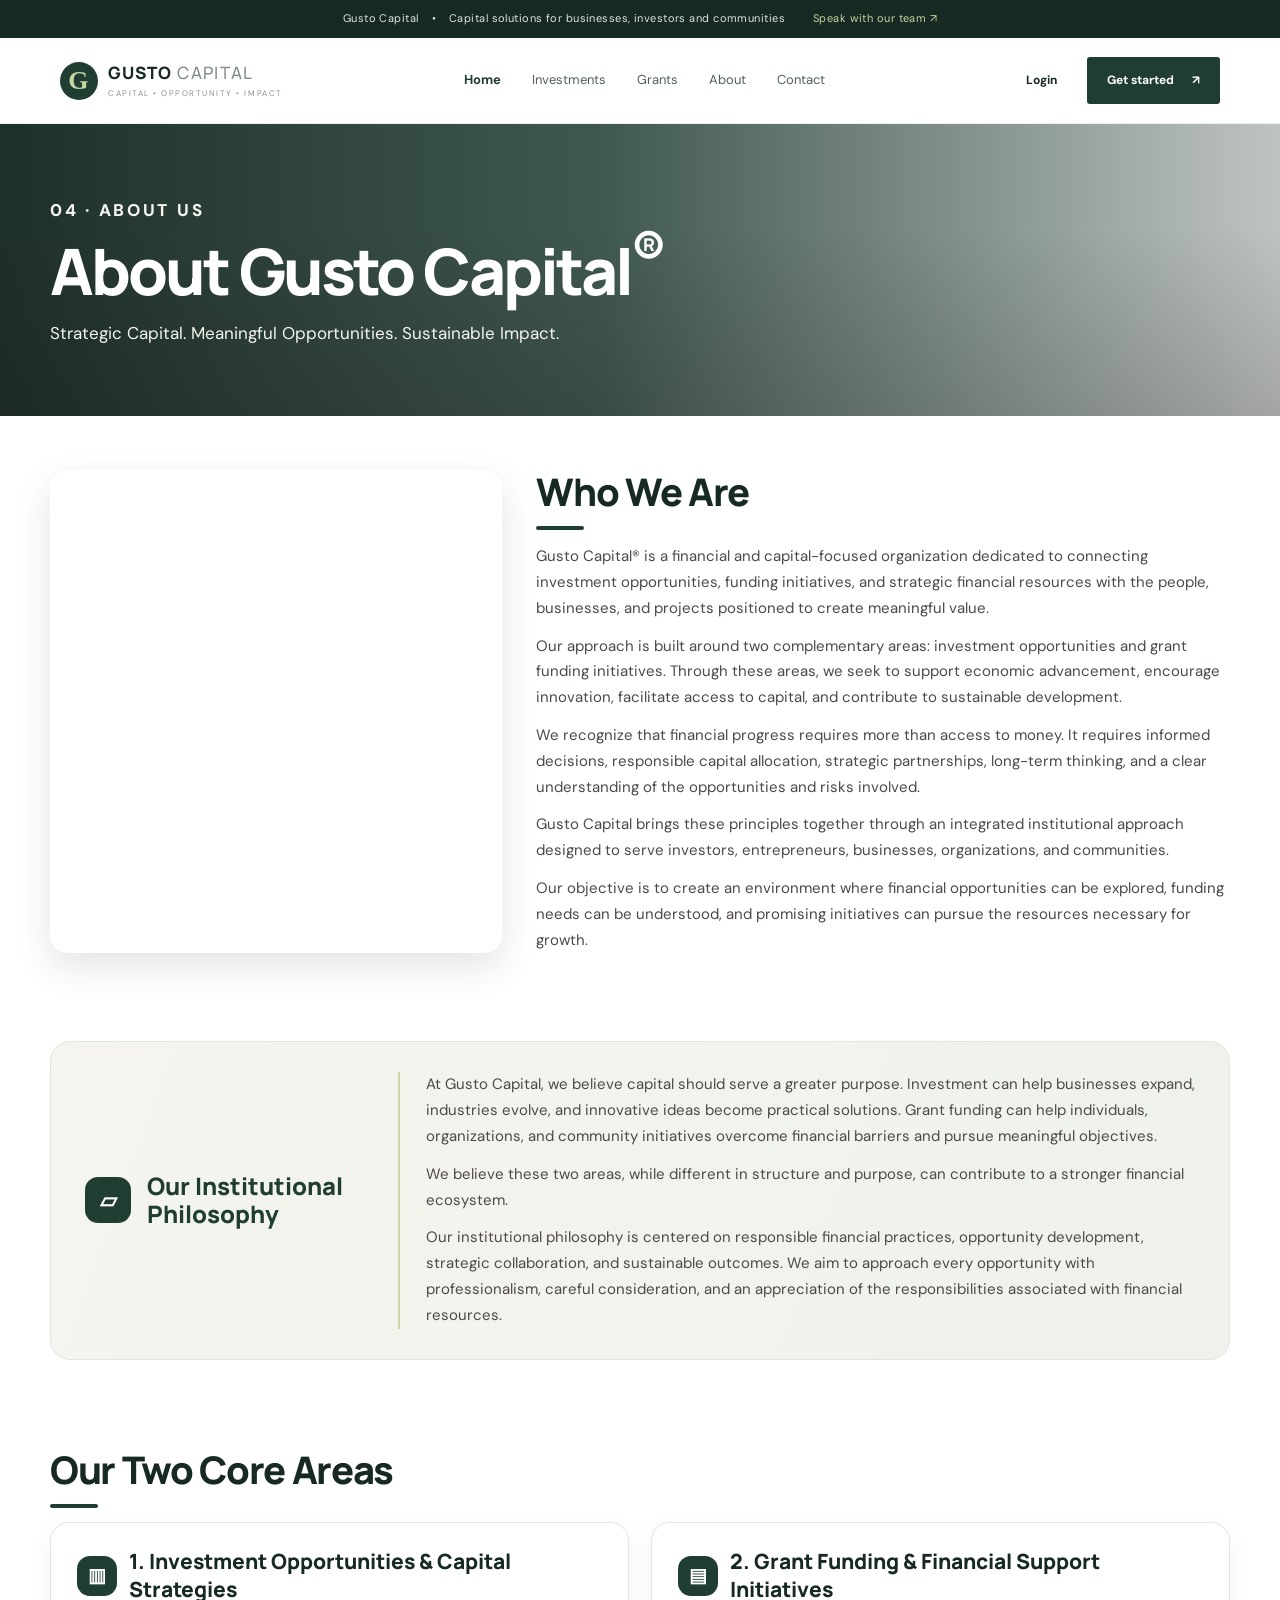
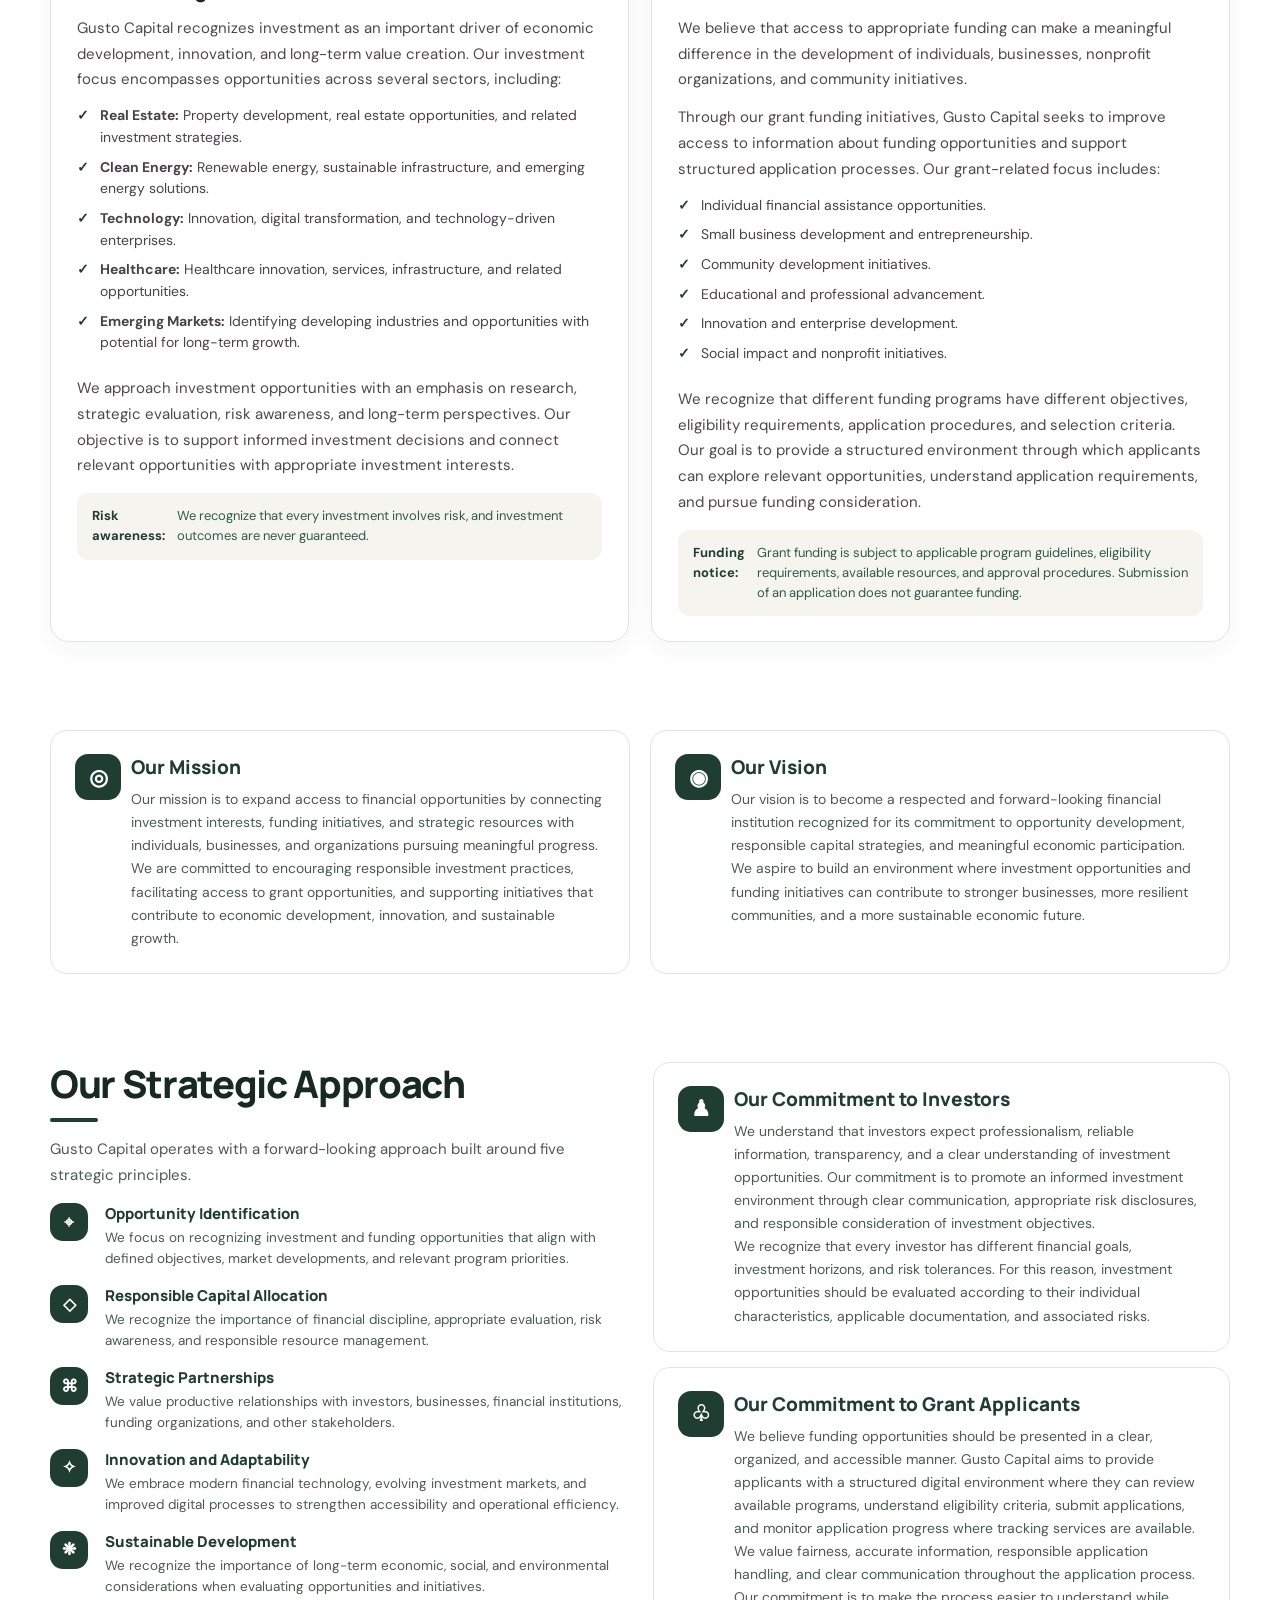
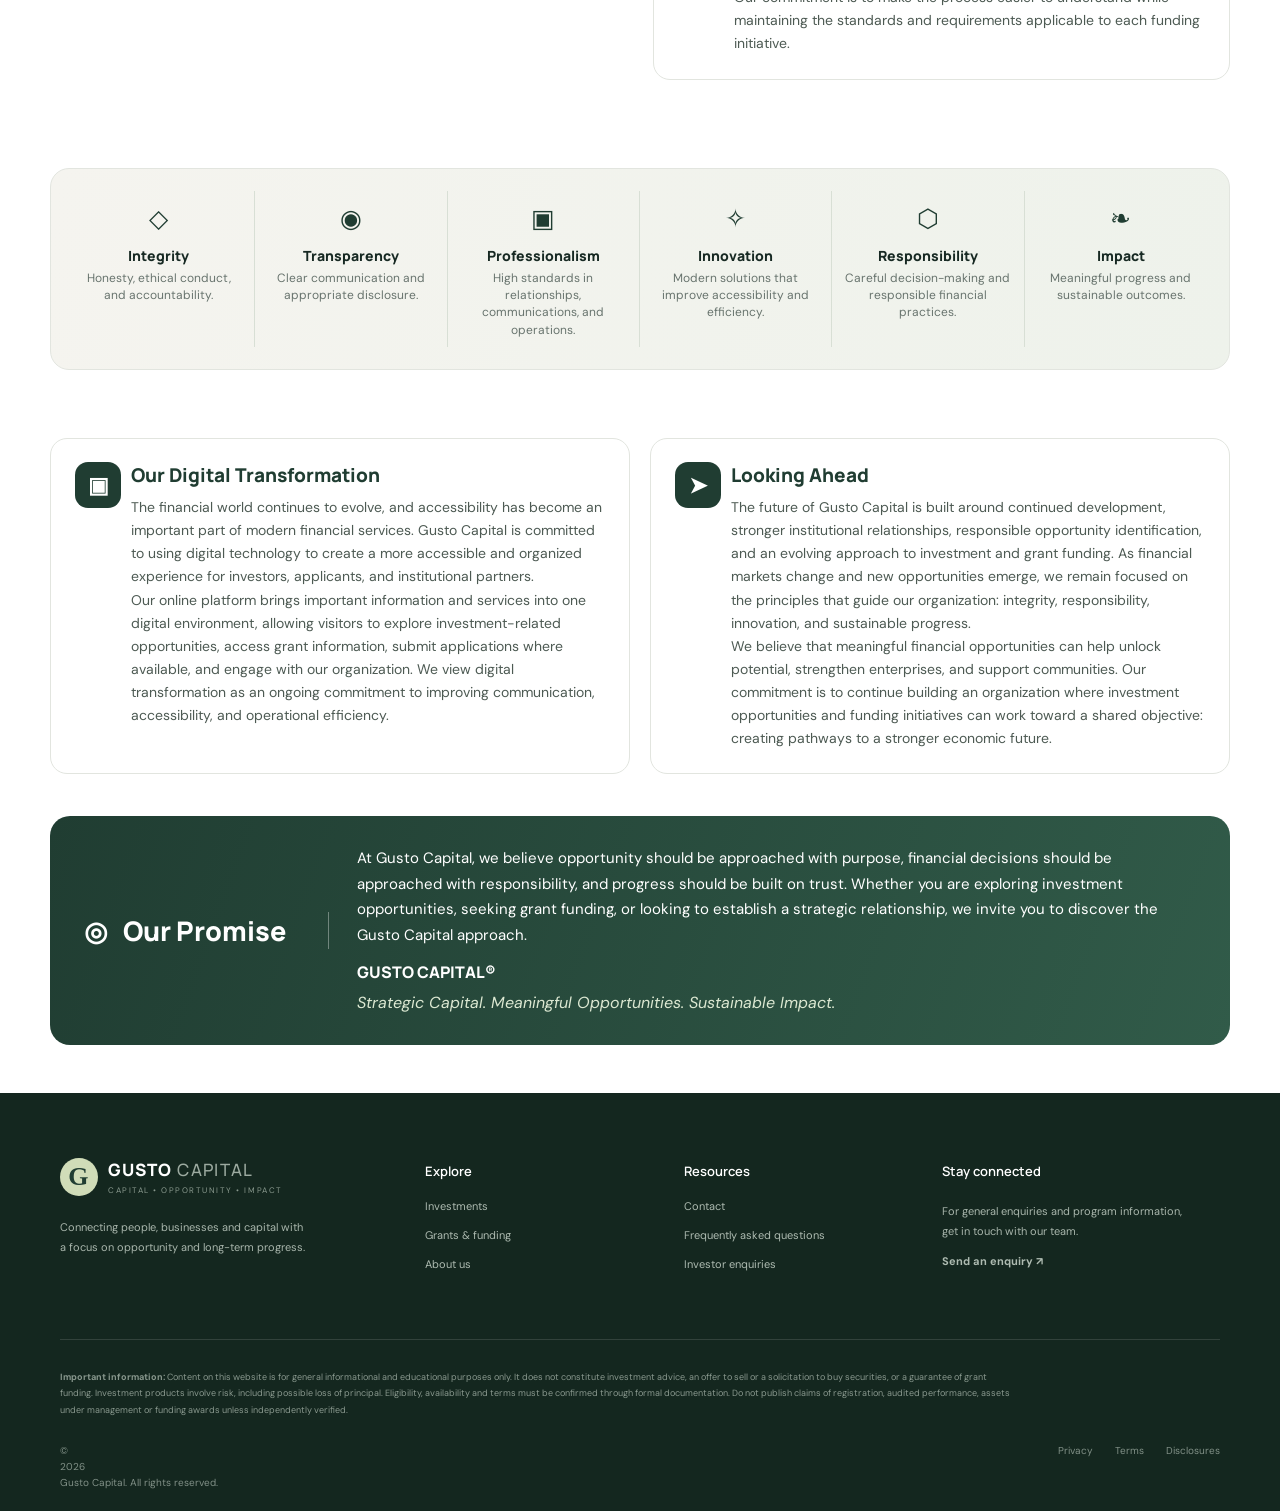
==== commit 312175c6: "Update about.html" ====
--- a/about.html
+++ b/about.html
@@ -10,69 +10,68 @@
   <link href="https://fonts.googleapis.com/css2?family=DM+Sans:wght@400;500;600;700&family=Manrope:wght@400;500;600;700;800&display=swap" rel="stylesheet">
   <link rel="stylesheet" href="assets/styles.css">
   <style>
-    :root{--about-red:#a91419;--about-dark:#251d1d;--about-muted:#686267;--about-pink:#fff1f1;--about-line:#f0d8d8}
+    :root{--about-red:#203d32;--about-dark:#172923;--about-muted:#68746e;--about-pink:#f5f4ef;--about-line:#e2e5df}
     *{box-sizing:border-box}
-    body{background:#fff;color:var(--about-dark)}
-    .about-hero{position:relative;isolation:isolate;overflow:hidden;background:linear-gradient(90deg,rgba(83,5,9,.96),rgba(120,10,15,.82) 47%,rgba(30,20,20,.2)),url('https://images.unsplash.com/photo-1486406146926-c627a92ad1ab?auto=format&fit=crop&w=2000&q=85') center 48%/cover;color:#fff;padding:72px 0 68px}
+    body{background:var(--paper, #fff);color:var(--about-dark)}
+    .about-hero{position:relative;isolation:isolate;overflow:hidden;background:linear-gradient(90deg,rgba(23,41,35,.97),rgba(32,61,50,.86) 47%,rgba(23,41,35,.28)),url('https://images.unsplash.com/photo-1486406146926-c627a92ad1ab?auto=format&fit=crop&w=2000&q=85') center 48%/cover;color:#fff;padding:72px 0 68px}
     .about-hero:after{content:"";position:absolute;z-index:-1;inset:0;background:linear-gradient(0deg,rgba(20,10,10,.16),transparent 65%)}
     .about-wrap{width:min(1180px,calc(100% - 44px));margin:auto}
-    .about-eyebrow{font-size:12px;font-weight:800;letter-spacing:.16em;text-transform:uppercase;color:#ffd8d8;margin:0 0 14px}
+    .about-eyebrow{font-size:12px;font-weight:800;letter-spacing:.16em;text-transform:uppercase;color:#dce8d2;margin:0 0 14px}
     .about-hero h1{font:800 clamp(38px,5vw,64px)/1.08 Manrope,sans-serif;letter-spacing:-.045em;margin:0 0 14px}
-    .about-hero p{font-size:17px;line-height:1.65;max-width:690px;color:#fff1f1;margin:0}
+    .about-hero p{font-size:17px;line-height:1.65;max-width:690px;color:#f5f4ef;margin:0}
     .about-section{padding:54px 0}
     .about-section.compact{padding:34px 0}
-    .about-heading{font:800 clamp(27px,3vw,38px)/1.15 Manrope,sans-serif;letter-spacing:-.035em;margin:0 0 14px;color:#211a1a}
+    .about-heading{font:800 clamp(27px,3vw,38px)/1.15 Manrope,sans-serif;letter-spacing:-.035em;margin:0 0 14px;color:#172923}
     .about-heading:after{content:"";display:block;width:48px;height:4px;border-radius:5px;background:var(--about-red);margin-top:13px}
     .about-lead-grid{display:grid;grid-template-columns:.88fr 1.35fr;gap:34px;align-items:center}
-    .about-photo{min-height:310px;height:100%;border-radius:18px;background:url('https://images.unsplash.com/photo-1486406146926-c627a92ad1ab?auto=format&fit=crop&w=1000&q=85') center/cover;box-shadow:0 14px 35px rgba(50,15,15,.12)}
+    .about-photo{min-height:310px;height:100%;border-radius:18px;background:url('https://images.unsplash.com/photo-1486406146926-c627a92ad1ab?auto=format&fit=crop&w=1000&q=85') center/cover;box-shadow:0 14px 35px rgba(23,41,35,.12)}
     .about-copy p,.about-card p,.about-note p{font-size:15px;line-height:1.72;color:#4e484b;margin:0 0 12px}
     .about-copy p:last-child,.about-card p:last-child,.about-note p:last-child{margin-bottom:0}
-    .about-philosophy{display:grid;grid-template-columns:285px 1fr;gap:28px;align-items:center;padding:30px 34px;background:linear-gradient(110deg,#fff0f0,#fff8f8);border:1px solid #f8dddd;border-radius:20px}
+    .about-philosophy{display:grid;grid-template-columns:285px 1fr;gap:28px;align-items:center;padding:30px 34px;background:linear-gradient(110deg,#f5f4ef,#eef2eb);border:1px solid #e2e5df;border-radius:20px}
     .about-philosophy-title{display:flex;gap:16px;align-items:center;color:var(--about-red);font:800 24px/1.2 Manrope}
     .about-icon{width:46px;height:46px;flex:0 0 46px;display:grid;place-items:center;border-radius:13px;background:var(--about-red);color:#fff;font-size:22px;font-weight:800}
-    .about-philosophy .about-copy{border-left:2px solid #d99a9c;padding-left:26px}
+    .about-philosophy .about-copy{border-left:2px solid #c5d6a2;padding-left:26px}
     .about-two{display:grid;grid-template-columns:1fr 1fr;gap:22px}
-    .about-card{border:1px solid var(--about-line);border-radius:19px;padding:25px 26px;background:#fff;box-shadow:0 8px 26px rgba(70,20,20,.035)}
-    .about-card h3{font:800 21px/1.3 Manrope;margin:0 0 13px;display:flex;gap:12px;align-items:center;color:#251d1d}
+    .about-card{border:1px solid var(--about-line);border-radius:19px;padding:25px 26px;background:#fff;box-shadow:0 8px 26px rgba(23,41,35,.045)}
+    .about-card h3{font:800 21px/1.3 Manrope;margin:0 0 13px;display:flex;gap:12px;align-items:center;color:#172923}
     .about-card h3 .about-icon{width:40px;height:40px;flex-basis:40px;font-size:19px}
     .about-card ul{padding:0;margin:12px 0 14px;list-style:none}
     .about-card li{position:relative;padding:0 0 8px 23px;color:#494247;font-size:14px;line-height:1.55}
     .about-card li:before{content:"✓";position:absolute;left:0;top:0;color:var(--about-red);font-weight:900}
-    .about-callout{display:flex;gap:12px;align-items:flex-start;padding:13px 15px;border-radius:12px;background:#fff0f0;color:#6b3436;font-size:13px;line-height:1.55;margin-top:14px}
-    .about-callout strong{color:#8f1016}
+    .about-callout{display:flex;gap:12px;align-items:flex-start;padding:13px 15px;border-radius:12px;background:#f5f4ef;color:#315b49;font-size:13px;line-height:1.55;margin-top:14px}
+    .about-callout strong{color:#203d32}
     .about-grid{display:grid;grid-template-columns:1fr 1fr;gap:20px}
-    .about-small-card{border:1px solid #f0dfdf;border-radius:17px;padding:23px 24px;background:#fff;display:grid;grid-template-columns:42px 1fr;gap:14px}
+    .about-small-card{border:1px solid #e2e5df;border-radius:17px;padding:23px 24px;background:#fff;display:grid;grid-template-columns:42px 1fr;gap:14px}
     .about-small-card h3{font:800 19px Manrope;color:var(--about-red);margin:0 0 8px}
-    .about-small-card p{font-size:14px;line-height:1.65;color:#51494c;margin:0}
+    .about-small-card p{font-size:14px;line-height:1.65;color:#4d5a53;margin:0}
     .about-strategy{display:grid;grid-template-columns:1fr 1fr;gap:26px;align-items:start}
     .about-principles{display:grid;gap:15px}
     .about-principle{display:grid;grid-template-columns:42px 1fr;gap:13px;align-items:start}
     .about-principle .about-icon{width:38px;height:38px;flex-basis:38px;font-size:17px}
     .about-principle h4{font:800 15px Manrope;color:var(--about-red);margin:0 0 4px}
-    .about-principle p{font-size:13.5px;line-height:1.55;color:#554d50;margin:0}
-    .about-values{display:grid;grid-template-columns:repeat(6,1fr);gap:0;background:linear-gradient(100deg,#fff0f0,#fff8f8);border:1px solid #f7dddd;border-radius:19px;padding:22px 12px}
-    .about-value{text-align:center;padding:8px 12px;border-right:1px solid #e8caca}
+    .about-principle p{font-size:13.5px;line-height:1.55;color:#4d5a53;margin:0}
+    .about-values{display:grid;grid-template-columns:repeat(6,1fr);gap:0;background:linear-gradient(100deg,#f5f4ef,#eef2eb);border:1px solid #e2e5df;border-radius:19px;padding:22px 12px}
+    .about-value{text-align:center;padding:8px 12px;border-right:1px solid #d8dfd5}
     .about-value:last-child{border-right:0}
     .about-value .value-icon{font-size:25px;color:var(--about-red);margin-bottom:7px}
     .about-value h4{font:800 14px Manrope;margin:0 0 5px}
-    .about-value p{font-size:12px;line-height:1.45;color:#62595d;margin:0}
-    .about-promise{background:linear-gradient(110deg,#970e15,#b71d23);color:#fff;border-radius:20px;padding:30px 34px;display:grid;grid-template-columns:245px 1fr;gap:28px;align-items:center;margin:8px auto 48px}
-    .about-promise h2{font:800 27px Manrope;margin:0;padding-right:20px;border-right:1px solid rgba(255,255,255,.45)}
+    .about-value p{font-size:12px;line-height:1.45;color:#68746e;margin:0}
+    .about-promise{background:linear-gradient(110deg,#203d32,#315b49);color:#fff;border-radius:20px;padding:30px 34px;display:grid;grid-template-columns:245px 1fr;gap:28px;align-items:center;margin:8px auto 48px}
+    .about-promise h2{font:800 27px Manrope;margin:0;padding-right:20px;border-right:1px solid rgba(255,255,255,.35)}
     .about-promise p{font-size:15px;line-height:1.7;color:#fff;margin:0 0 12px}
     .about-promise strong{font:800 16px Manrope}
-    .about-promise em{display:block;margin-top:4px;color:#ffe0e0}
+    .about-promise em{display:block;margin-top:4px;color:#dce8d2}
     .about-disclaimer{font-size:12px;line-height:1.6;color:#766d70;margin-top:14px}
-    @media(max-width:850px){.about-lead-grid,.about-philosophy,.about-strategy,.about-promise{grid-template-columns:1fr}.about-photo{min-height:230px}.about-philosophy .about-copy{border-left:0;border-top:2px solid #d99a9c;padding:20px 0 0}.about-values{grid-template-columns:repeat(3,1fr);row-gap:15px}.about-value:nth-child(3){border-right:0}.about-value:nth-child(4){border-right:1px solid #e8caca}}
-    @media(max-width:620px){.about-wrap{width:min(100% - 30px,1180px)}.about-hero{padding:54px 0 48px}.about-section{padding:38px 0}.about-two,.about-grid{grid-template-columns:1fr}.about-card{padding:21px}.about-philosophy{padding:23px}.about-values{grid-template-columns:repeat(2,1fr)}.about-value:nth-child(2n){border-right:0}.about-value:nth-child(3){border-right:1px solid #e8caca}.about-promise{padding:25px}.about-promise h2{border-right:0;border-bottom:1px solid rgba(255,255,255,.45);padding:0 0 16px}}
+    @media(max-width:850px){.about-lead-grid,.about-philosophy,.about-strategy,.about-promise{grid-template-columns:1fr}.about-photo{min-height:230px}.about-philosophy .about-copy{border-left:0;border-top:2px solid #c5d6a2;padding:20px 0 0}.about-values{grid-template-columns:repeat(3,1fr);row-gap:15px}.about-value:nth-child(3){border-right:0}.about-value:nth-child(4){border-right:1px solid #d8dfd5}}
+    @media(max-width:620px){.about-wrap{width:min(100% - 30px,1180px)}.about-hero{padding:54px 0 48px}.about-section{padding:38px 0}.about-two,.about-grid{grid-template-columns:1fr}.about-card{padding:21px}.about-philosophy{padding:23px}.about-values{grid-template-columns:repeat(2,1fr)}.about-value:nth-child(2n){border-right:0}.about-value:nth-child(3){border-right:1px solid #d8dfd5}.about-promise{padding:25px}.about-promise h2{border-right:0;border-bottom:1px solid rgba(255,255,255,.35);padding:0 0 16px}}
   </style>
 </head>
 <body>
-  <div class="announcement">Gusto Capital <span>•</span> Strategic Capital. Meaningful Opportunities. Sustainable Impact. <a href="contact.html">Speak with our team ↗</a></div>
-  <header class="site-header">
-    <a class="brand" href="index.html"><span class="brand-mark">G</span><span>GUSTO<span class="brand-light"> CAPITAL</span><small>CAPITAL • OPPORTUNITY • IMPACT</small></span></a>
-    <button class="menu-toggle" aria-label="Open navigation">☰</button>
-    <nav class="main-nav"><a href="index.html">Home</a><a href="investments.html">Investments</a><a href="grants.html">Grants</a><a class="active" href="about.html">About</a><a href="contact.html">Contact</a></nav>
-    <div class="header-actions"><a class="btn btn-dark" href="contact.html">Get started ↗</a></div>
+  <div class="announcement">Gusto Capital <span>•</span> Capital solutions for businesses, investors and communities <a href="contact.html">Speak with our team ↗</a></div>
+  <header class="site-header"><a class="brand" href="index.html"><span class="brand-mark">G</span><span>GUSTO<span class="brand-light"> CAPITAL</span><small>CAPITAL • OPPORTUNITY • IMPACT</small></span></a>
+    <button class="menu-toggle" aria-label="Open navigation" aria-expanded="false">☰</button>
+    <nav class="main-nav"><a class="active" href="index.html">Home</a><a href="investments.html">Investments</a><a href="grants.html">Grants</a><a href="about.html">About</a><a href="contact.html">Contact</a></nav>
+    <div class="header-actions"><button class="btn btn-quiet" data-modal="portal-modal">Login</button><a class="btn btn-dark" href="contact.html">Get started <span>↗</span></a></div>
   </header>
 
   <main>
@@ -156,7 +155,7 @@
       <div class="about-wrap about-strategy">
         <div>
           <h2 class="about-heading">Our Strategic Approach</h2>
-          <p class="about-copy" style="font-size:15px;line-height:1.7;color:#51494c">Gusto Capital operates with a forward-looking approach built around five strategic principles.</p>
+          <p class="about-copy" style="font-size:15px;line-height:1.7;color:#4d5a53">Gusto Capital operates with a forward-looking approach built around five strategic principles.</p>
           <div class="about-principles">
             <div class="about-principle"><span class="about-icon">⌖</span><div><h4>Opportunity Identification</h4><p>We focus on recognizing investment and funding opportunities that align with defined objectives, market developments, and relevant program priorities.</p></div></div>
             <div class="about-principle"><span class="about-icon">◇</span><div><h4>Responsible Capital Allocation</h4><p>We recognize the importance of financial discipline, appropriate evaluation, risk awareness, and responsible resource management.</p></div></div>
@@ -198,17 +197,7 @@
     </section>
   </main>
 
-  <footer class="site-footer">
-    <div class="wrap">
-      <div class="footer-main">
-        <div class="footer-brand"><a class="brand brand-footer" href="index.html"><span class="brand-mark">G</span><span>GUSTO<span class="brand-light"> CAPITAL</span><small>CAPITAL • OPPORTUNITY • IMPACT</small></span></a><p>Connecting people, businesses and capital with a focus on opportunity and long-term progress.</p></div>
-        <div><h4>Explore</h4><a href="investments.html">Investments</a><a href="grants.html">Grants &amp; funding</a></div>
-        <div><h4>Company</h4><a href="about.html">About us</a><a href="contact.html">Contact</a></div>
-        <div><h4>Get in touch</h4><p>We welcome your questions.</p><a class="text-link" href="contact.html">Send an enquiry ↗</a></div>
-      </div>
-      <div class="footer-legal"><p>All information is subject to change and should be confirmed directly with Gusto Capital. This website does not constitute investment advice or a promise of funding.</p><div class="footer-bottom"><span>© <span id="year"></span> Gusto Capital.</span><span><a href="#">Privacy</a><a href="#">Terms</a><a href="#">Disclosures</a></span></div></div>
-    </div>
-  </footer>
+  <footer class="site-footer"><div class="wrap"><div class="footer-main"><div class="footer-brand"><a class="brand brand-footer" href="index.html"><span class="brand-mark">G</span><span>GUSTO<span class="brand-light"> CAPITAL</span><small>CAPITAL • OPPORTUNITY • IMPACT</small></span></a><p>Connecting people, businesses and capital with a focus on opportunity and long-term progress.</p></div><div><h4>Explore</h4><a href="investments.html">Investments</a><a href="grants.html">Grants & funding</a><a href="about.html">About us</a></div><div><h4>Resources</h4><a href="contact.html">Contact</a><a href="contact.html">Frequently asked questions</a><a href="contact.html">Investor enquiries</a></div><div><h4>Stay connected</h4><p>For general enquiries and program information, get in touch with our team.</p><a class="text-link" href="contact.html">Send an enquiry ↗</a></div></div><div class="footer-legal"><p><b>Important information:</b> Content on this website is for general informational and educational purposes only. It does not constitute investment advice, an offer to sell or a solicitation to buy securities, or a guarantee of grant funding. Investment products involve risk, including possible loss of principal. Eligibility, availability and terms must be confirmed through formal documentation. Do not publish claims of registration, audited performance, assets under management or funding awards unless independently verified.</p><div class="footer-bottom"><span>© <span id="year"></span> Gusto Capital. All rights reserved.</span><span><a href="#">Privacy</a><a href="#">Terms</a><a href="#">Disclosures</a></span></div></div></div></footer>
   <script src="assets/script.js"></script>
 </body>
 </html>
